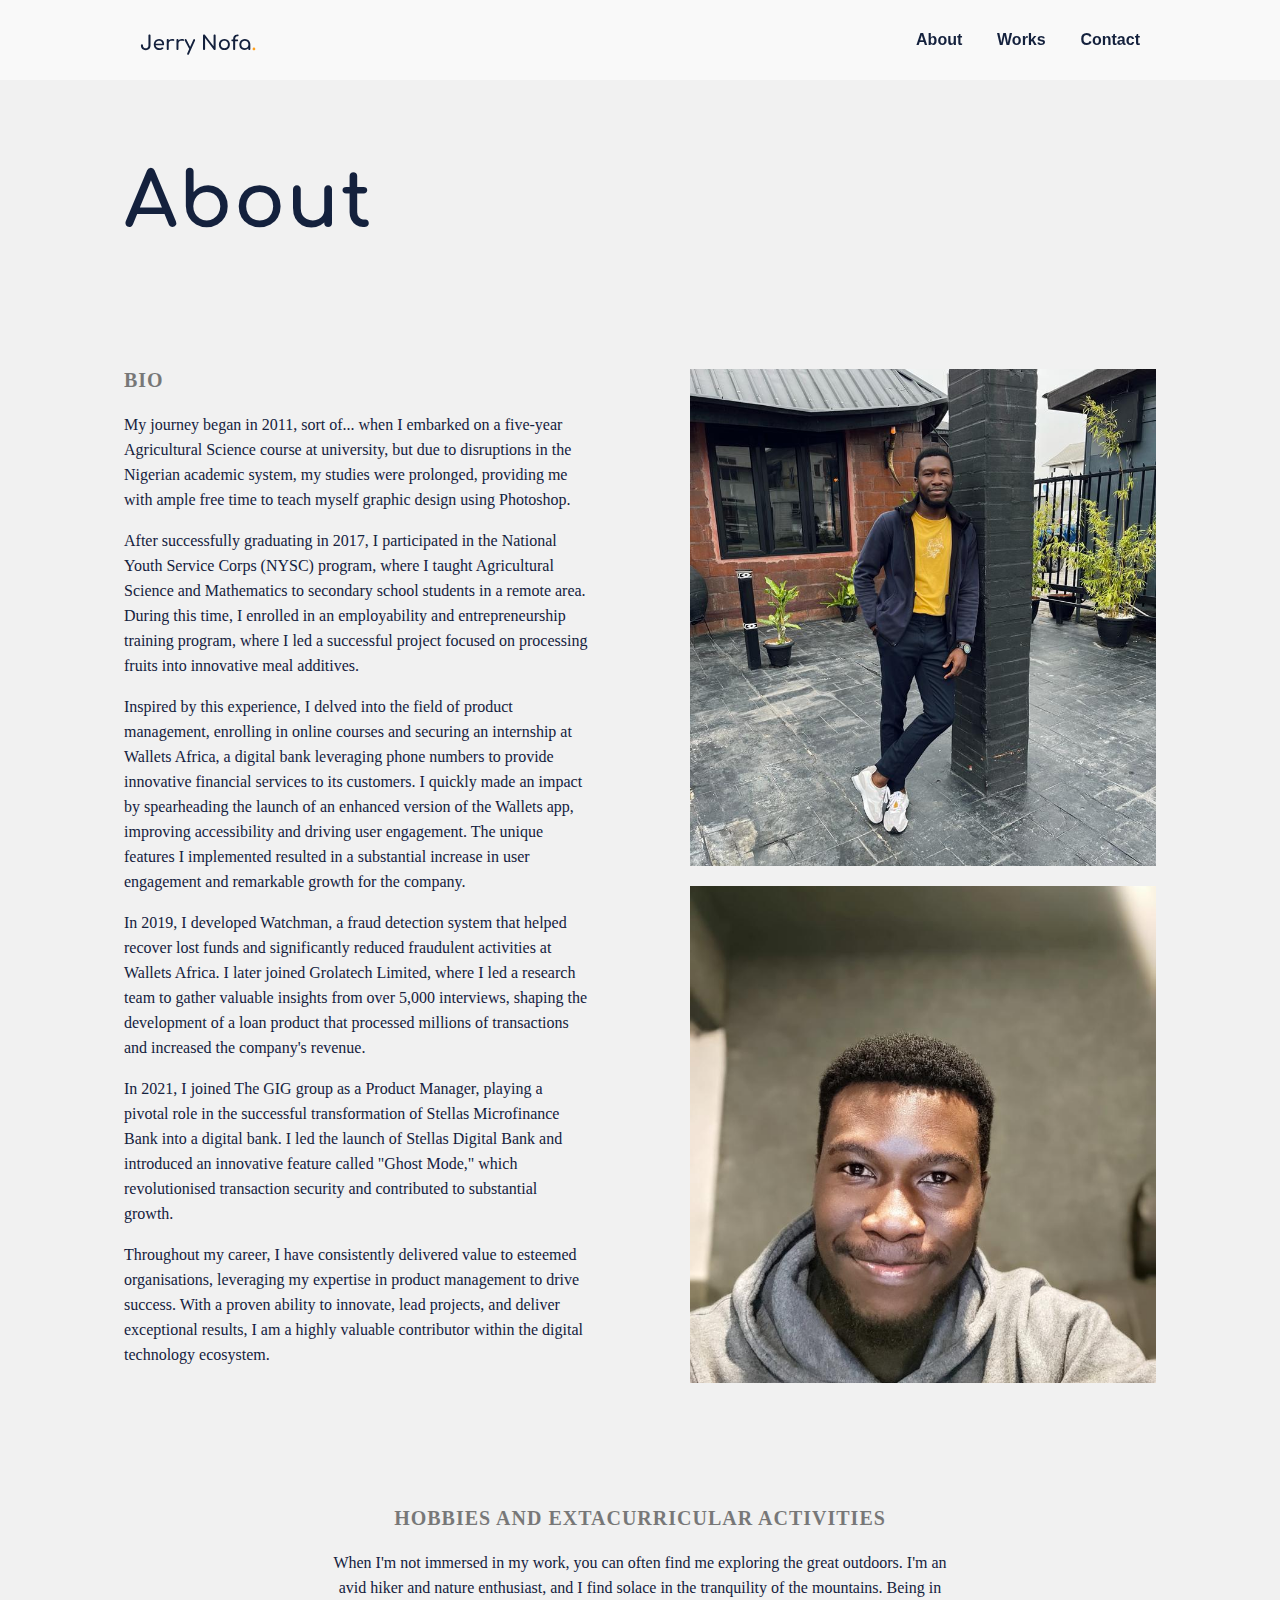
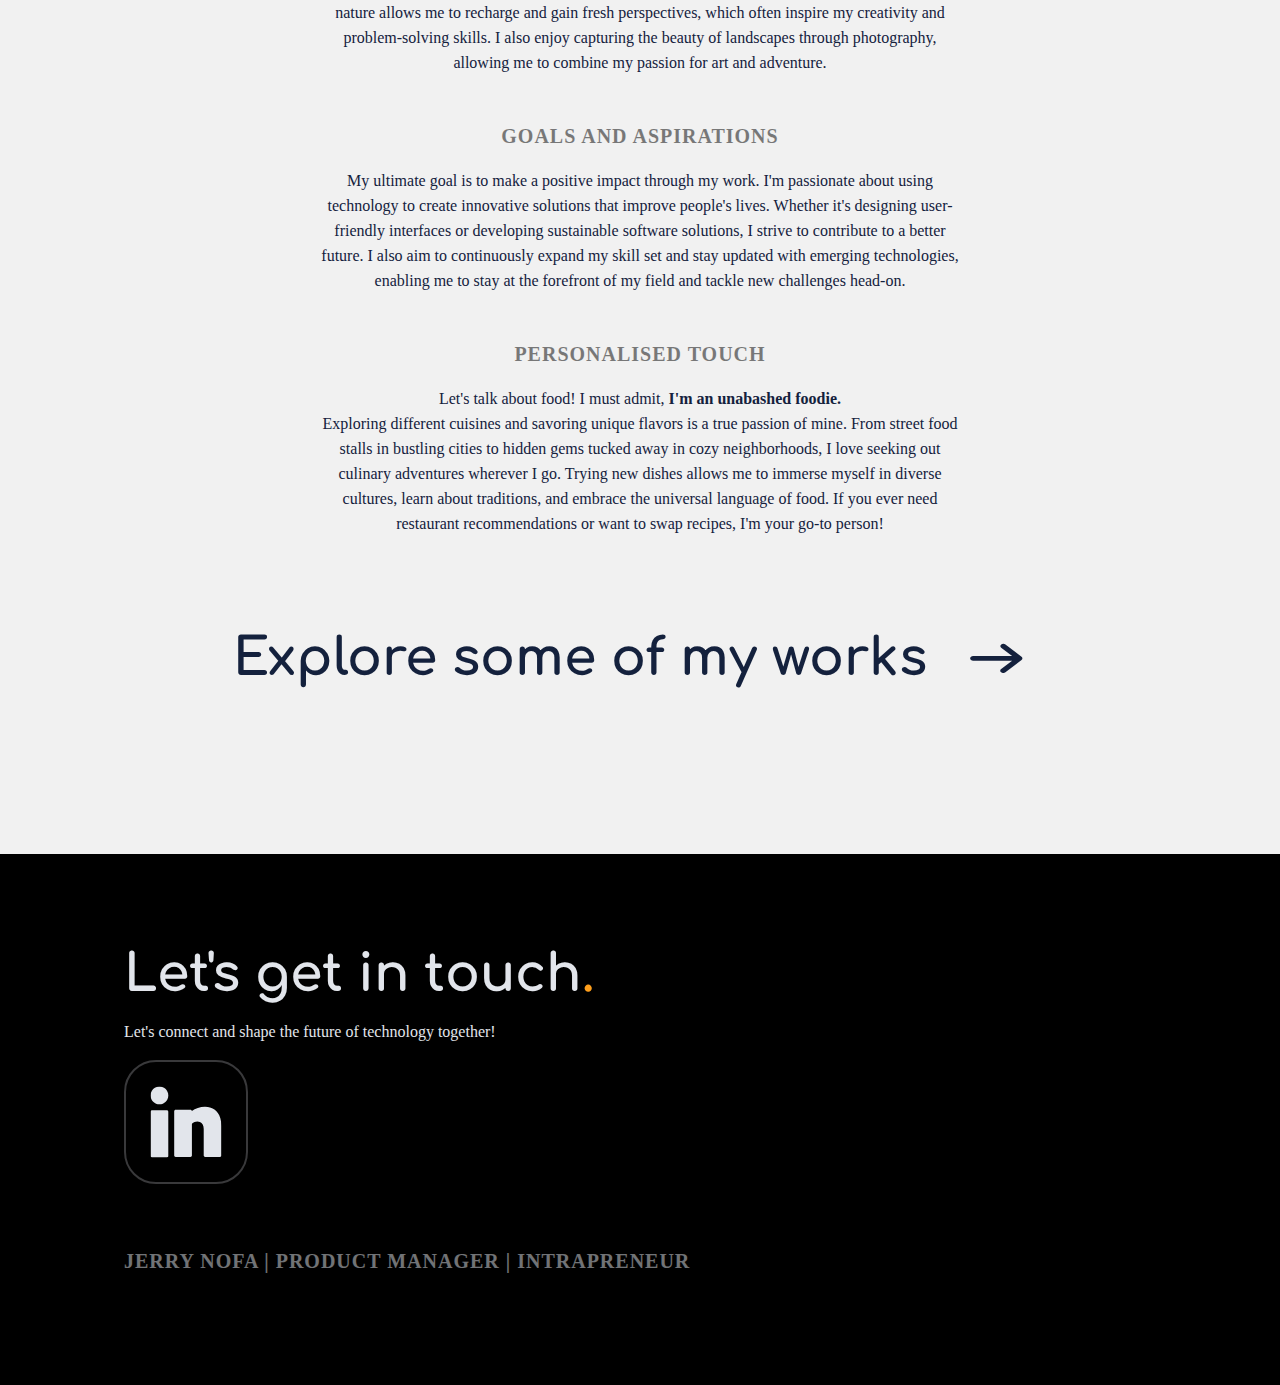
==== about.html @ ac8f9d8b "Add files via upload" ====
<!DOCTYPE html>
<html lang="en">
<head>
    <meta charset="UTF-8">
    <meta http-equiv="X-UA-Compatible" content="IE=edge">
    <meta name="viewport" content="width=device-width, initial-scale=1.0">
    <title>Jerry Nofa Animashaun - Product Manger Portfolio | About</title>
    <meta name="keywords" content="Jerry Nofa, Product Manager, Senior Product Manager, Product Lead">
    <meta name="description" content="Explore my portfolio of successful product launches, user-centered designs, and revenue-driven strategies.">

    <link rel="stylesheet" href="newstyle.css">
    <link rel="stylesheet" href="mobile.css">
    <link rel="stylesheet" href="tablet.css">
    <link rel="stylesheet" href="large-screen.css">
    <link rel="preconnect" href="https://fonts.googleapis.com">
    <link rel="preconnect" href="https://fonts.gstatic.com" crossorigin>
    <link href="https://fonts.googleapis.com/css2?family=Assistant:wght@300;400;600&display=swap" rel="stylesheet">
    <link rel="stylesheet" type="text/css" href="//fonts.googleapis.com/css?family=Comfortaa" />
    <link href="https://fonts.cdnfonts.com/css/montserrat" rel="stylesheet">
    <link rel="icon" href="favicon.ico">
    <link rel="apple-touch-icon" href="favicon.ico">
    <link rel="shortcut icon" type="image/svg" href="favicon.ico">

    <meta property="og:url" content="https://jerrynofa.com" data-ajax-meta="binded">

    <meta property="og:description" content="Product manager in Nigeria who is data-driven, detail-oriented, and a problem solver" data-ajax-meta="binded">

</head>
<body>
    <header>
        <div class="logo">
            <a href="index.html"><img src="logo.svg" alt="Jerry Nofa"></a>
        </div>
        <div class="nav">
            <ul>
                <li><a href="about.html">About</a></li>
                <li><a href="works.html">Works</a></li>
                <!-- <li><a href="">CV</a></li> -->
                <li><a href="">Contact</a></li>
                <!-- <button>Contact me</button> -->
            </ul>

        </div>    
    </header>
    <section class="about">
        <div class="text">
            <h1 class="l-heading">About</h1>
        </div>
    </section>
    <div class="about-container">
        <div class="text">
            <h3>BIO</h3>
            <p>
                My journey began in 2011, sort of... when I embarked on a five-year Agricultural Science course at university, but due to disruptions in the Nigerian academic system, my studies were prolonged, providing me with ample free time to teach myself graphic design using Photoshop.
            </p>
            <p>
                After successfully graduating in 2017, I participated in the National Youth Service Corps (NYSC) program, where I taught Agricultural Science and Mathematics to secondary school students in a remote area. During this time, I enrolled in an employability and entrepreneurship training program, where I led a successful project focused on processing fruits into innovative meal additives.
            </p>
            <p>
                Inspired by this experience, I delved into the field of product management, enrolling in online courses and securing an internship at Wallets Africa, a digital bank leveraging phone numbers to provide innovative financial services to its customers. I quickly made an impact by spearheading the launch of an enhanced version of the Wallets app, improving accessibility and driving user engagement. The unique features I implemented resulted in a substantial increase in user engagement and remarkable growth for the company.
            </p>
            <p>
                In 2019, I developed Watchman, a fraud detection system that helped recover lost funds and significantly reduced fraudulent activities at Wallets Africa. I later joined Grolatech Limited, where I led a research team to gather valuable insights from over 5,000 interviews, shaping the development of a loan product that processed millions of transactions and increased the company's revenue.
            </p>
            <p>
                In 2021, I joined The GIG group as a Product Manager, playing a pivotal role in the successful transformation of Stellas Microfinance Bank into a digital bank. I led the launch of Stellas Digital Bank and introduced an innovative feature called "Ghost Mode," which revolutionised transaction security and contributed to substantial growth.
            </p>
            <p>
                Throughout my career, I have consistently delivered value to esteemed organisations, leveraging my expertise in product management to drive success. With a proven ability to innovate, lead projects, and deliver exceptional results, I am a highly valuable contributor within the digital technology ecosystem.
            </p>
        </div>
        <div class="images">
            <div class="about-picture">
                <!-- <img src="jerry-pic1.jpeg" alt="Jerry Nofa"> -->
            </div>
            
            <div class="about-picture2">
                <!-- <img src="jerry-pic2.jpeg" alt="Jerry Nofa"> -->
            </div>
        </div>

    

    </div>
    <section class="about-more">
        <div class="about-sub">
           <div class="text">
                <h3>HOBBIES AND EXTACURRICULAR ACTIVITIES</h3>
                <p>When I'm not immersed in my work, you can often find me exploring the great outdoors. I'm an avid hiker and nature enthusiast, and I find solace in the tranquility of the mountains. Being in nature allows me to recharge and gain fresh perspectives, which often inspire my creativity and problem-solving skills. I also enjoy capturing the beauty of landscapes through photography, allowing me to combine my passion for art and adventure.</p>
           </div> 
           <div class="images">
                <div class="about-food-img"></div>
           </div>
        </div>
        <div class="about-sub">
           <div class="text">
                <h3>GOALS AND ASPIRATIONS</h3>
                <p>My ultimate goal is to make a positive impact through my work. I'm passionate about using technology to create innovative solutions that improve people's lives. Whether it's designing user-friendly interfaces or developing sustainable software solutions, I strive to contribute to a better future. I also aim to continuously expand my skill set and stay updated with emerging technologies, enabling me to stay at the forefront of my field and tackle new challenges head-on.</p>
           </div> 
           <div class="images">
                <div class="about-food-img"></div>
           </div>
        </div>
        <div class="about-sub">
           <div class="text">
                <h3>PERSONALISED TOUCH</h3>
                <p>Let's talk about food! I must admit, <span>I'm an unabashed foodie.</span><br> Exploring different cuisines and savoring unique flavors is a true passion of mine. From street food stalls in bustling cities to hidden gems tucked away in cozy neighborhoods, I love seeking out culinary adventures wherever I go. Trying new dishes allows me to immerse myself in diverse cultures, learn about traditions, and embrace the universal language of food. If you ever need restaurant recommendations or want to swap recipes, I'm your go-to person!</p>
           </div> 
           <div class="images">
                <div class="about-food-img"></div>
           </div>
        </div>

    </section>

    <section class="view-works">
        <a href="works.html">
        <div class="head">
            <h2 class="m-heading">Explore some of my works</h2>
            <svg width="28" height="22" viewBox="0 0 28 22" fill="currentColor" xmlns="http://www.w3.org/2000/svg">
                <path d="M15.172 8.12335C15.0228 8.00157 14.9416 7.84049 14.9454 7.67406C14.9493 7.50763 15.0379 7.34883 15.1927 7.23113C15.3475 7.11343 15.5563 7.04601 15.7752 7.04307C15.994 7.04013 16.2058 7.10191 16.3659 7.21539L20.8714 10.6417C21.0296 10.7621 21.1184 10.9254 21.1184 11.0956C21.1184 11.2659 21.0296 11.4292 20.8714 11.5496L16.3659 14.9759C16.2886 15.039 16.1953 15.0896 16.0917 15.1248C15.9881 15.1599 15.8762 15.1787 15.7628 15.1803C15.6494 15.1818 15.5367 15.1659 15.4315 15.1336C15.3263 15.1013 15.2308 15.0532 15.1506 14.9922C15.0704 14.9312 15.0071 14.8585 14.9646 14.7785C14.9221 14.6985 14.9013 14.6129 14.9033 14.5266C14.9053 14.4404 14.9301 14.3553 14.9763 14.2765C15.0224 14.1977 15.089 14.1267 15.172 14.0679L18.2357 11.7381H7.32133C7.09728 11.7381 6.88241 11.6704 6.72399 11.5499C6.56556 11.4294 6.47656 11.266 6.47656 11.0956C6.47656 10.9253 6.56556 10.7619 6.72399 10.6414C6.88241 10.5209 7.09728 10.4532 7.32133 10.4532H18.2357L15.172 8.12335Z" fill="currentColor"/>
                </svg>
                
        </div>
        </a>
        <!-- <div class="p">
            <p>Lorem ipsium dolor futura comfortaa montserrat inter, assistant, gotham gothic poppins. Lorem ipsium dolor futura comfortaa montserrat inter, assistant, gotham gothic poppins.</p>
        </div> -->
    </section>

    <footer>
        <div class="container">
            <h2 class="m-heading">Let's get in touch<span>.</span></h2>
            <p>Let's connect and shape the future of technology together!</p>
            <div class="social">
                <a href="https://www.linkedin.com/in/jerrynofa/" target="blank"><img src="linkedin.svg" alt="LinkedIn, Jerry Nofa" ></a>
            </div>
            <h3>JERRY NOFA | PRODUCT MANAGER | INTRAPRENEUR</h3>
        </div>
    </footer>

</body>
---- newstyle.css ----
@import url('https://fonts.googleapis.com/css2?family=Assistant:wght@100;200;300;400;500;600;700&display=swap');

html{
    font-size: 10px;
}
body{
    background-color: #f1f1f1;
    padding: 0;
    margin: 0;
}

/* Utilities */

.text-center{
    text-align: center;
}

.l-heading{
    font-size: 7.6rem;
    font-family: 'comfortaa';
    margin: 0;
    letter-spacing: 2px;
    color: #14213D;
}
.m-heading{
    font-size: 5.2rem;
    font-family: 'comfortaa';
}
.m-heading span{color: #FF9F1C;}
.m-heading-white{
    font-size: 5.2rem;
    font-family: 'comfortaa';
    color: #ffffff;
}
.p-bold{
    margin: 0;
    font-family: 'Montserrat';
    font-size: 1.6rem;
    font-weight: 600;
}

h3{
    font-family: 'Montserrat';
    letter-spacing: 1px;
    font-size: 2rem;
    font-weight: 600;
}

p{
    font-family: 'Montserrat';
    font-size: 1.6rem;
    line-height: 25px;
    color: #14213D;
}
.text-white{
    opacity: 90%;
    color: #E2E5EB;
}
.btn{
    font-family: 'Montserrat';
    font-size: 1.6rem;
    font-weight: 500;
    color: #14213D;
    flex-shrink: 0;
    border-radius: 32px;
    border: solid 1px #14213D;
    text-decoration: none;
    margin: 0;
    padding: 1rem 6rem;
}
.btn-yellow{
    font-family: 'Montserrat';
    font-size: 1.6rem;
    font-weight: 500;
    background-color: #FF9F1C;
    color: #ffffff;
    flex-shrink: 0;
    border-radius: 32px;
    text-decoration: none;
    margin: 0;
    padding: 1rem 6rem;
}
.btn-white{
    font-family: 'Montserrat';
    font-size: 1.6rem;
    font-weight: 600;
    color: #ffffff;
    flex-shrink: 0;
    border-radius: 32px;
    border: solid 1px #E2E5EB;
    text-decoration: none;
    margin: 0;
    padding: 1rem 6rem;
}
.btn:hover{
    background-color: #14213D;
    color: #E2E5EB;
    cursor: pointer;
}


/* nav */

header{
    font-family: 'Montserrat', sans-serif;
    font-weight: 600;
    background-color: #ffffff;
    box-shadow: -1 30 20px #333;
    display: flex;
    justify-content: space-between;
    align-items: center;
    position:fixed;
    z-index: 999;
    width: 100vw;
    height: 8rem;
    background: rgba( 255, 255, 255, 0.6 );
    backdrop-filter: blur( 25px );
    -webkit-backdrop-filter: blur( 8px);
}
.logo{
padding: 10px 0 0 0 ;
margin: 0 0 0 12.4rem;
}
.logo:hover{
    cursor: pointer;
}
.nav{
    margin: 0 12.4rem 0 0;
}

header li{
    display: inline;
    font-size: 1.6rem ;
    font-weight: 600;
}

header a{
    color: #14213D;
    text-decoration: none;
    padding: 0 16px;
    
}
header a:hover{
    opacity: 50%;

}

header ul button{
    border-radius: 32px;
    width: 144px;
    height: 44px;
    flex-shrink: 0;
    color: #ffffff;
    border: 0;
    background-color: #FF9F1C;
    font-size: 1.6rem;
    font-weight: 600;
}

/* Main */

main{
    color: #14213D;
    height: 110vh;
    /* margin: -124px 0 0 0; */
   
}
#showcase .showcase-content{
    display: flex;
    flex-direction: column;
    text-align: center;
    justify-content: center;
    align-items: center;
    height: 100%;
}

.showcase-content span{color: #FF9F1C;}

#showcase .showcase-content h3{
   margin: 3.6rem 0 0 0; 
   opacity: 50%;
}
#showcase .showcase-content p{
   width: 50%;  
   margin: 3.6rem 0; 
}

/* What */

#what{
    /* background: #E2E5EB;    */
    background: url(what-bg-noise.png); 
    color: #E2E5EB;
}
#what p{
    color: #E2E5EB;
    /* opacity: 80%; */
}

#what .items{
    display: grid;
    grid-template-columns: auto auto auto;
}
.item .head{
    display: flex;
}
#what .container{
    /* background: #E2E5EB; */
    max-width: 144rem;
    margin: auto;
}
#what .item{
    margin: 3rem 2rem;
}
.items .head h3{
    margin:0 0 0 1.6rem;
}
#what .container{
    /* padding: 0 12.4rem; */
    overflow: hidden;
    padding: 5rem 12.4rem;
    
}

/* works */

.works{
    max-width: 144rem;
    margin: auto;

}
.works .container .main-text{
    
    width: 50%;
    margin: 0 auto;
    margin-top: 12.4rem;
    padding:0 12.4rem;
}
.works .container{
    /* padding: 0 12.4rem; */
    /* text-align: center; */
    margin-bottom: 12.4rem;
    /* display: block; */
}

.works .items .items-container{
    height: min-content;
    overflow: hidden;
    
}

.works .items .text{
    /* background-color:#F6BE9C; */
    background-color: #ffffff;
    padding: 6rem;
    border-radius: 1.6rem 0 0 1.6rem;
}

.works .items .work-1{
    display: flex;
    /* border: solid 1px #E2E5EB; */
    margin: 6.4rem 12.4rem 0 12.4rem;
}

.works .items .work-1 .text{
    background-color:#F6BE9C;
    /* border-radius: 1.6rem 0 0 1.6rem; */
}

.works .items h2{margin:0;}
.works .items p{margin:0 0 3.2rem 0;}

/* Wallets-Work */
.works .items .work-2{
    display: flex;
    /* border: solid 1px #E2E5EB; */
    margin: 6.4rem 12.4rem 0 12.4rem;
}

.works .items .work-2 .text{
    background-color:#ffffff;
    /* border-radius: 1.6rem 0 0 1.6rem; */
}
.works .work-image img{
    height: 60rem;
    border-radius: 0 1.6rem 1.6rem 0;
}

/* Interstellas-Work */
.works .items .work-3{
    display: flex;
    /* border: solid 1px #E2E5EB; */
    margin: 6.4rem 12.4rem 0 12.4rem;
}

.works .items .work-3 .text{
    background-color:#18191F;
    color: #ffffff;
    /* border-radius: 1.6rem 0 0 1.6rem; */
}


.works .items .work-3 .text p {
    opacity: 90%;
    color: #E2E5EB;
}

.works .items .view-more{
    text-align: center;
    margin-top: 12.4rem;
}

/* Footer */

footer{
    padding: 4.8rem 12.4rem;
    background-color: #000000;
    margin-top: 12.4rem;
}

footer h2{
    color: #E2E5EB;
    margin-bottom: 0;
}
footer p{
    color: #E2E5EB;
}
footer span{
    color: #FF9F1C;
}
footer img:hover{
    cursor: pointer;
    box-shadow: 1px 1px 20px #3a3b3d;
    border-radius: 32px;
}
footer h3{
    color: #E2E5EB;
    opacity: 0.5;
    margin: 6.4rem 0;
}



/* Works Page */

.all-works .text{
    padding: 16rem 12.4rem 0 12.4rem;
}
.all-works .text h3{opacity: 50%;}

.all-works .items-container, .works .items-container{
    margin-bottom: 5rem;
}
.works .items .work-4{
    display: flex;
    /* border: solid 1px #E2E5EB; */
    margin: 6.4rem 12.4rem 0 12.4rem;
}
.works .items .work-4 .text{
    background-color:#6694AD;
    color: #ffffff;
    /* border-radius: 1.6rem 0 0 1.6rem; */
}
.works .items .work-4 .text p {
    opacity: 90%;
    color: #E2E5EB;
}
.works .items .work-5{
    display: flex;
    /* border: solid 1px #E2E5EB; */
    margin: 6.4rem 12.4rem 0 12.4rem;
}
.works .items .work-5 .text{
    background-color:#F6BE9C;
    /* border-radius: 1.6rem 0 0 1.6rem; */
}

.works .items .work-6{
    display: flex;
    /* border: solid 1px #E2E5EB; */
    margin: 6.4rem 12.4rem 0 12.4rem;
}
.works .items .work-6 .text{
    background-color:#3d0814;
    color: #ffffff;
    /* border-radius: 1.6rem 0 0 1.6rem; */
}
.works .items .work-6 .text p{
    opacity: 90%;
    color: #E2E5EB;
}

.works .items .work-7{
    display: flex;
    margin: 6.4rem 12.4rem 0 12.4rem;
}

.works .items .work-7 .text{
    background-color:#3d0814;
    color: #ffffff;
    width: 44%;
    height: 100%;
    z-index: 1;
    box-shadow: 40px 16px 30px rgba(0, 0, 0, 0.25);
    flex-grow: 2;

}

.works .items .items-container .work-7 .work-image{
    background: url(Stellas-work.jpg);
    width: 56%;
    background-repeat: no-repeat;
    background-position: center;
    background-size: cover;
    border-radius: 0 1.6rem 1.6rem 0;
    flex-grow: 1;
}



.works .items .work-1 .text, .works .items .work-2 .text, .works .items .work-3 .text, .works .items .work-4 .text, .works .items .work-5 .text, .works .items .work-6 .text{
    z-index: 1;
    box-shadow: 40px 16px 30px rgba(0, 0, 0, 0.25);
    overflow: hidden;
}

/* Individual Work Pages */

.work-banner{
    margin-top: 5rem;
    background-image: url('stellas-banner.jpg');
    background-repeat: no-repeat;
    min-height: 45vh;
    background-size: cover;
    box-shadow: 0px 5px 20px 0px rgba(0, 0, 0, 0.20);
}
.all-works .role{
    padding: 10rem 12.4rem 0 12.4rem;
}




/* About Page */
.about .text{
    padding: 16rem 12.4rem 0 12.4rem;
}
.about-container .text h3{
    opacity: 50%;
    margin-top: 0;
}
.about-container{
    display: flex;
    margin: 12.4rem;
    gap: 10rem;
}
.about-container .text{
    width: 50%;
}
.about-container .images{
    width: 50%;
}
.about-container .images .about-picture{
    position: absolute;
    position: relative;
    width: 100%;
    height: 100%;
    background: url(jerry-pic1.jpeg);
    background-size: cover;
    background-repeat: no-repeat;
    background-position: center;
    object-fit: cover;
}
.about-container .images .about-picture2{
    position: absolute;
    position: relative;
    width: 100%;
    height: 100%;
    background: url(jerry-pic2.jpeg);
    background-size: cover;
    background-repeat: no-repeat;
    background-position: center;
    object-fit: cover;
}



/* .about-container .images .about-picture img{
    position: absolute;
    position: relative;
    width: 100%;
    height: 100%;
    background: url(jerry-pic1.jpeg);
    background-size: cover;
    background-repeat: no-repeat;
    background-position: center;
    object-fit: cover;
}
.about-container .images .about-picture2 img{
    position: absolute;
    position: relative;
    width: 100%;
    height: 100%;
    background: url(jerry-pic1.jpeg);
    background-size: cover;
    background-repeat: no-repeat;
    background-position: center;
    object-fit: cover;
} */
.about-container .images .about-picture img{
    overflow: clip;
}

.about-container .images{
    gap: 2rem;
    display: flex;
    flex-direction: column;

}

/* .view-works{
    padding: 12.4rem 12.4rem 0 12.4rem;
} */

.view-works .head{
    justify-content: center;
    align-items: center;
    display: flex;
    gap: 2rem;
}
.view-works a{
    text-decoration: none;
    color: #14213D;
}

.view-works .p{
    max-width: 35%;
    text-align: center;
    margin: auto;
}
.view-works .head:hover{
    cursor: pointer;
    background: #E2E5EB;
    color: #FF9F1C;
}
.view-works .head svg{
    width: 10rem;
    height: 10rem;
}
.about-sub{
    text-align: center;
    width: 50%;
    margin: 5rem auto;
}
.about-sub h3{
    opacity: 50%;
}
.about-sub .text span{
    font-weight: 700;
}
---- mobile.css ----
@media (max-width: 600px) {

    header{
        flex-direction: column;
        height:fit-content;  
    }
    header li{
        font-size: 1.4rem;
    }
    main{
        height: 90vh;
    }
    .logo{
        margin: 2rem 0;
    }
    .nav{
        margin: 0;
    }
    #showcase .showcase-content{
        padding-top:6.4rem;
    }
    .l-heading{
        font-size: 4.8rem;
    }
    .m-heading{font-size: 3.2rem;}
    .m-heading-white{font-size: 3.2rem;}
    h3{font-size: 1.4rem;}
    p{font-size: 1.4rem}
    .p-bold{font-size: 1.4rem;}
    #showcase .showcase-content p{
        width: 80%;  
        margin: 3.6rem 0; 
     }
     .btn{
        font-size: 1.4rem;
        padding: 1rem 6rem;
     }
     .btn-white{
        font-size: 1.4rem;
        padding: 1rem 6rem;
     }
     #what .container{
        /* padding: 0 12.4rem; */
        overflow: hidden;
        padding: 5rem 0;
        
    }
     #what .items{
        display: flex;
        flex-direction: column;
    }
     #what .item{
        margin: 2rem 2.4rem;
    }
    .works .items .items-container{
        overflow: visible;
        height:fit-content;
    }
    .works .container .main-text{
        width: 80%;
        padding: 0;
        margin-top: 10rem;
    }
    .works .items img{
        display: none;
    }
    .works .items .p{
        padding: 0 0 2.4rem 0;
    }
    .works .items .text{
        padding: 2.4rem
    }

    .works .items .work-1, .works .items .work-2, .works .items .work-3, .works .items .work-4, .works .items .work-5, .works .items .work-6, .works .items .work-7, .works .items .work-8{
        margin: 2.4rem 2.4rem 0 2.4rem;
    }

    .works .items .work-4{
        margin: 2.4rem 2.4rem 0 2.4rem;
    }

    .works .items .items-container .work-image{
        display: none;
    }
    .works .items .items-container .text{
        width: 100%;
        border-radius: 1.6rem;
        border: solid 1px #E2E5EB;
        box-shadow: none;
    }
    
    footer{
        padding: 2.4rem;
    }
    footer img{
        width: 5rem;
    }
    footer h3{
        font-size: 1rem;
    }
    .all-works .text{padding:18rem 2.4rem 0 2.4rem ;}

    /* About */
    .about-container{
        margin: 6.4rem 2.4rem;
        flex-direction: column;
        gap: 2.4rem;
    }
    .about .text{
        padding: 18rem 2.4rem 0 2.4rem;
    }
    .about-container .images{
        width: 100%;
        height: 100vh;
    }
    .view-works .head .m-heading{
        font-size: 2.4rem;
    }
    .about-container .text{
        width: 100%;
    }
    .about-sub{
        width: 80%;
    }
    .view-works .head{
        gap: 0;
    }
    .view-works .head svg{
        width: 5rem;
        height: 5rem;
    }
}
---- tablet.css ----
@media (min-width: 601px) and (max-width:1024px){

    .logo{
        margin:0 0 0 6rem;
    }
    .nav{
        margin: 0 6.4rem 0 0;
    }

    .works .items .text{
        width: 50%;
        background-color: #ffffff;
        padding: 2.4rem;
    }
    .works .items .items-container .work-image{
        width: 50%;
        border-radius: 0 1.6rem 1.6rem 0;
    }
    #what .container{
        padding: 5rem 2.4rem;
    }
    .works .items .work-1, .works .items .work-2, .works .items .work-3, .works .items .work-4, .works .items .work-5, .works .items .work-6, .works .items .work-7, .works .items .work-8 {
        margin: 2.4rem;
    }
    footer{
        padding: 4.8rem 2.4rem;
    }
    .all-works .text{
        padding: 16rem 2.4rem 0 2.4rem;
    }
    .about .text{
        padding: 16rem 2.4rem 0 2.4rem;
    }
    .about-container{
        flex-direction: column;
        margin: 2.4rem;
        gap: 10rem;
    }
    .about-container .text{
        width: 100%;
    }
    .about-container .images{
        width: 100%;
        height: 120vh;
    }
    .about-sub{
        width: 80%;
    }
    .view-works h2{
        font-size:3.2rem ;
    }
    .view-works .head svg{
        width: 5.4rem;
        height: 6.4rem;
    }
}
---- large-screen.css ----
@media (min-width: 2500px){
    html{
        font-size: 16px;
    }
    html p{
        letter-spacing: 1px;
        line-height: 50px;
    }
    .works{
        max-width: 200rem;
        margin: auto;
    
    }
    #what .container{
        max-width: 200rem;
        margin: auto;
    }

    .work-banner{
        min-height: 35vh;
    }
    /* header .logo{
        margin-left: 30rem;
    }
    header .nav{
        margin-left: 50rem;
    }
    header .nav{
        margin-right:50rem;
    }
    header li{
        height: 12.4rem;
        font-size: 2.4rem;
    } */
    
}
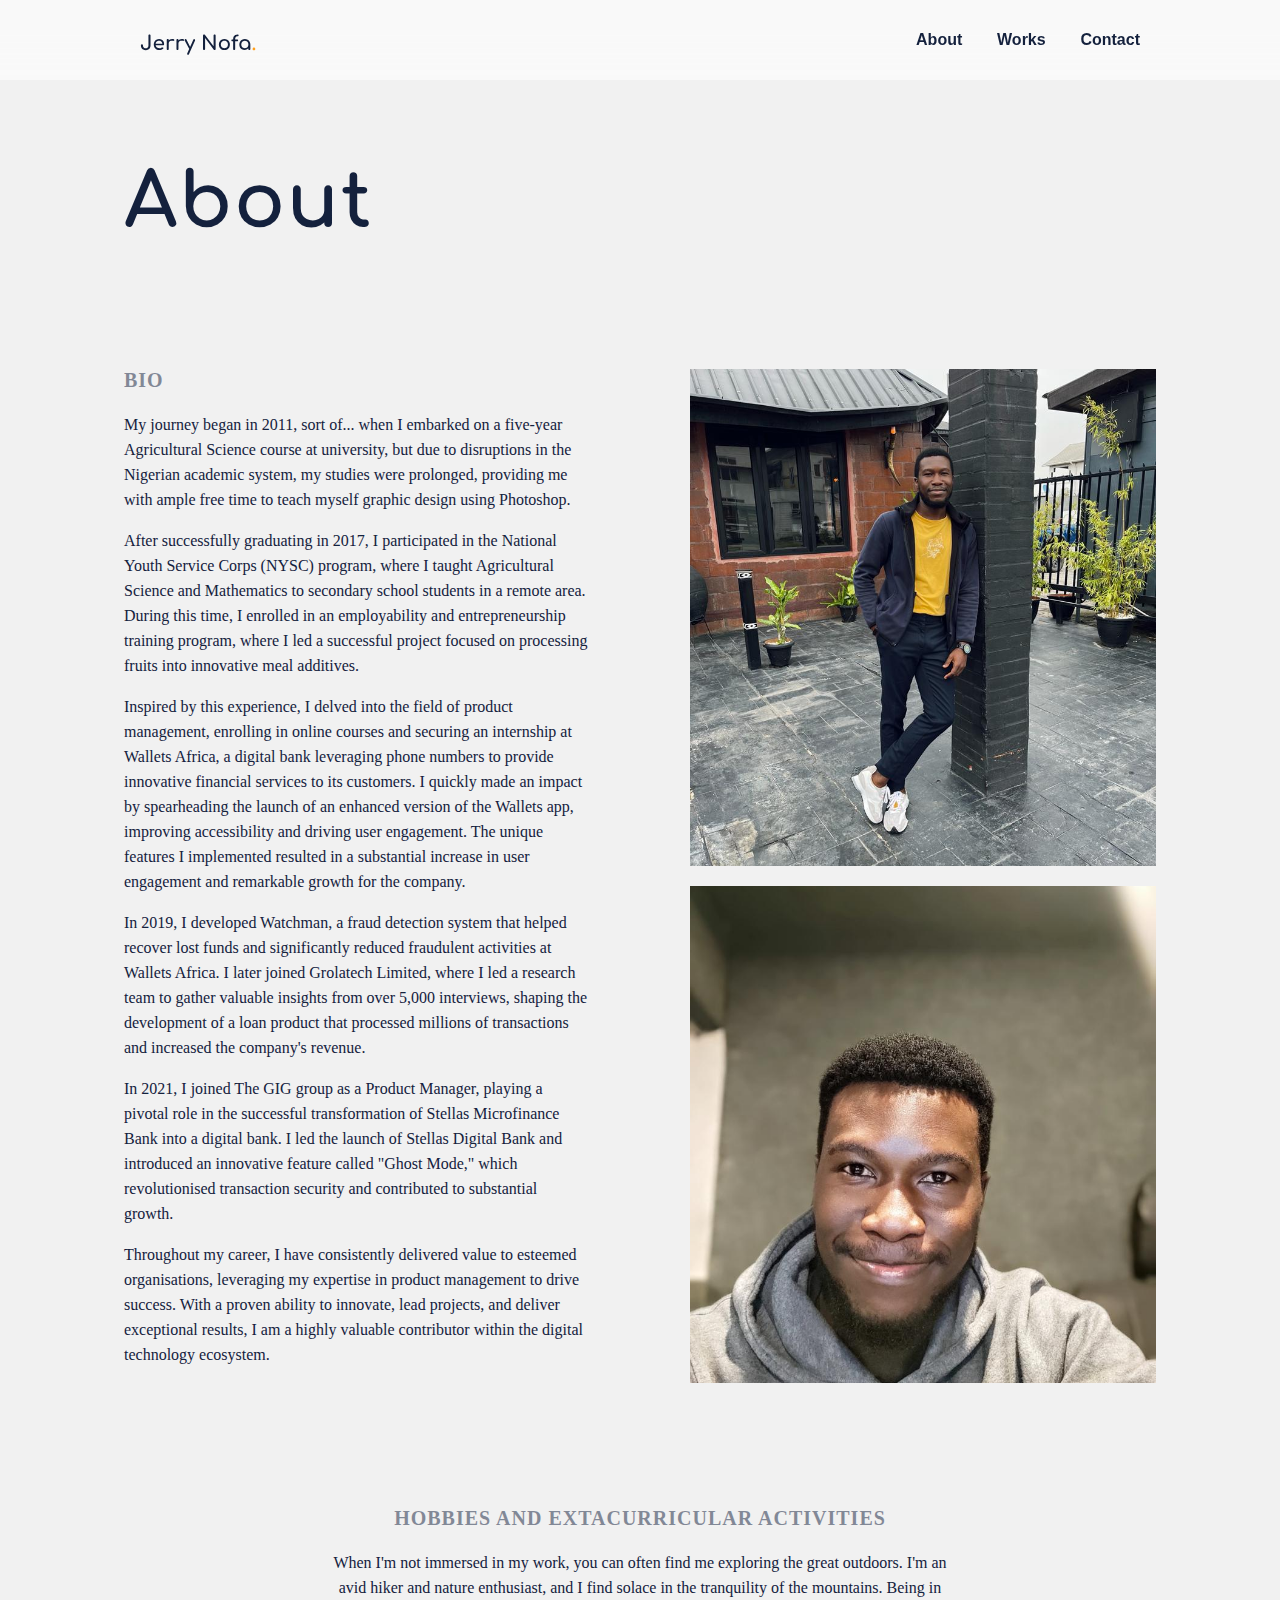
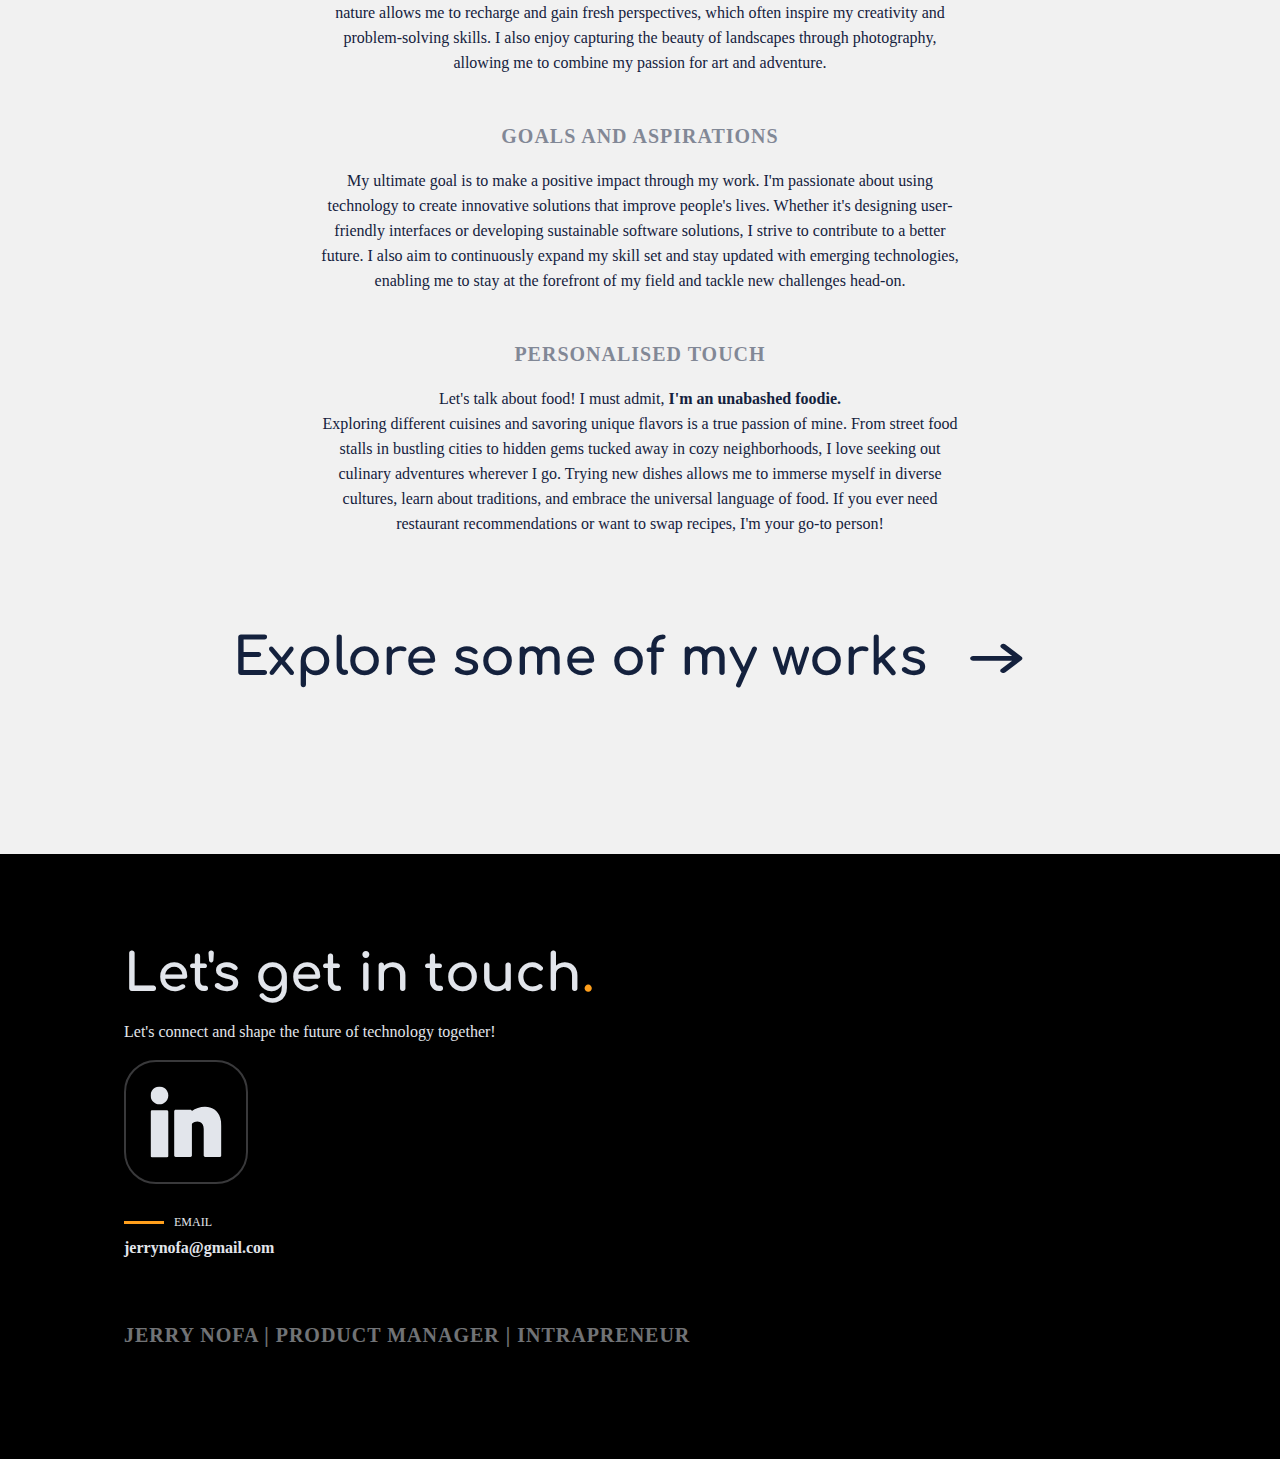
==== commit f963bce2: "Add files via upload" ====
--- a/about.html
+++ b/about.html
@@ -8,7 +8,7 @@
     <meta name="keywords" content="Jerry Nofa, Product Manager, Senior Product Manager, Product Lead">
     <meta name="description" content="Explore my portfolio of successful product launches, user-centered designs, and revenue-driven strategies.">
 
-    <link rel="stylesheet" href="newstyle.css">
+    <link rel="stylesheet" href="style.css">
     <link rel="stylesheet" href="mobile.css">
     <link rel="stylesheet" href="tablet.css">
     <link rel="stylesheet" href="large-screen.css">
@@ -35,9 +35,7 @@
             <ul>
                 <li><a href="about.html">About</a></li>
                 <li><a href="works.html">Works</a></li>
-                <!-- <li><a href="">CV</a></li> -->
-                <li><a href="">Contact</a></li>
-                <!-- <button>Contact me</button> -->
+                <li><a href="contact.html">Contact</a></li>
             </ul>
 
         </div>    
@@ -133,8 +131,15 @@
             <h2 class="m-heading">Let's get in touch<span>.</span></h2>
             <p>Let's connect and shape the future of technology together!</p>
             <div class="social">
-                <a href="https://www.linkedin.com/in/jerrynofa/" target="blank"><img src="linkedin.svg" alt="LinkedIn, Jerry Nofa" ></a>
+                <a href="https://www.linkedin.com/in/jerrynofa/" target="blank"><img src="linkedin.svg" alt="LinkedIn" ></a>
             </div>
+            <div class="email">
+                <div class="line"></div>
+                <p>EMAIL</p>
+            </div>
+
+            <p class="my-email">jerrynofa@gmail.com</p>
+            
             <h3>JERRY NOFA | PRODUCT MANAGER | INTRAPRENEUR</h3>
         </div>
     </footer>
--- a/style.css
+++ b/style.css
@@ -0,0 +1,760 @@
+@import url('https://fonts.googleapis.com/css2?family=Assistant:wght@100;200;300;400;500;600;700&display=swap');
+
+html{
+    font-size: 10px;
+}
+body{
+    background-color: #f1f1f1;
+    padding: 0;
+    margin: 0;
+}
+
+/* Utilities */
+
+.text-center{
+    text-align: center;
+}
+
+.l-heading{
+    font-size: 7.6rem;
+    font-family: 'comfortaa';
+    margin: 0;
+    letter-spacing: 2px;
+    color: #14213D;
+}
+.m-heading{
+    font-size: 5.2rem;
+    font-family: 'comfortaa';
+}
+.m-heading span{color: #FF9F1C;}
+.m-heading-white{
+    font-size: 5.2rem;
+    font-family: 'comfortaa';
+    color: #ffffff;
+}
+.p-bold{
+    margin: 0;
+    font-family: 'Montserrat';
+    font-size: 1.6rem;
+    font-weight: 600;
+}
+
+h3{
+    font-family: 'Montserrat';
+    letter-spacing: 1px;
+    font-size: 2rem;
+    font-weight: 600;
+    color: #14213D;
+}
+
+p{
+    font-family: 'Montserrat';
+    font-size: 1.6rem;
+    line-height: 25px;
+    color: #14213D;
+}
+.text-white{
+    opacity: 90%;
+    color: #E2E5EB;
+}
+.btn{
+    font-family: 'Montserrat';
+    font-size: 1.6rem;
+    font-weight: 500;
+    color: #14213D;
+    flex-shrink: 0;
+    border-radius: 32px;
+    border: solid 1px #14213D;
+    text-decoration: none;
+    margin: 0;
+    padding: 1rem 6rem;
+}
+.btn-yellow{
+    font-family: 'Montserrat';
+    font-size: 1.6rem;
+    font-weight: 500;
+    background-color: #FF9F1C;
+    color: #ffffff;
+    flex-shrink: 0;
+    border-radius: 32px;
+    text-decoration: none;
+    margin: 0;
+    padding: 1rem 6rem;
+}
+.btn-white{
+    font-family: 'Montserrat';
+    font-size: 1.6rem;
+    font-weight: 600;
+    color: #ffffff;
+    flex-shrink: 0;
+    border-radius: 32px;
+    border: solid 1px #E2E5EB;
+    text-decoration: none;
+    margin: 0;
+    padding: 1rem 6rem;
+}
+.btn:hover{
+    background-color: #14213D;
+    color: #E2E5EB;
+    cursor: pointer;
+}
+
+.works .items .text{
+    width: 44%;
+    height: 100%;
+    z-index: 1;
+    /* box-shadow: 20px 0px 20px -15px rgba(0, 0, 0, 0.75); */
+    box-shadow: 40px 16px 30px -15px rgba(0, 0, 0, 0.15);
+    background-color: #ffffff;
+    padding: 6rem;
+    border-radius: 1.6rem 0 0 1.6rem;
+}
+
+.works .items .items-container .work-image{
+    width: 56%;
+    background-repeat: no-repeat;
+    background-position: center;
+    background-size: cover;
+    border-radius: 0 1.6rem 1.6rem 0;
+}
+
+
+/* nav */
+
+header{
+    font-family: 'Montserrat', sans-serif;
+    font-weight: 600;
+    background-color: #ffffff;
+    box-shadow: -1 30 20px #333;
+    display: flex;
+    justify-content: space-between;
+    align-items: center;
+    position:fixed;
+    z-index: 999;
+    width: 100vw;
+    height: 8rem;
+    background: rgba( 255, 255, 255, 0.6 );
+    backdrop-filter: blur( 25px );
+    -webkit-backdrop-filter: blur( 8px);
+}
+.logo{
+padding: 10px 0 0 0 ;
+margin: 0 0 0 12.4rem;
+}
+.logo:hover{
+    cursor: pointer;
+}
+.nav{
+    margin: 0 12.4rem 0 0;
+}
+
+header li{
+    display: inline;
+    font-size: 1.6rem ;
+    font-weight: 600;
+}
+
+header a{
+    color: #14213D;
+    text-decoration: none;
+    padding: 0 16px;
+    
+}
+header a:hover{
+    opacity: 50%;
+
+}
+
+header ul button{
+    border-radius: 32px;
+    width: 144px;
+    height: 44px;
+    flex-shrink: 0;
+    color: #ffffff;
+    border: 0;
+    background-color: #FF9F1C;
+    font-size: 1.6rem;
+    font-weight: 600;
+}
+
+/* Main */
+
+main{
+    color: #14213D;
+    height: 110vh;
+    /* margin: -124px 0 0 0; */
+   
+}
+#showcase .showcase-content{
+    display: flex;
+    flex-direction: column;
+    text-align: center;
+    justify-content: center;
+    align-items: center;
+    height: 100%;
+}
+
+.showcase-content span{color: #FF9F1C;}
+
+#showcase .showcase-content h3{
+   margin: 3.6rem 0 0 0; 
+   opacity: 50%;
+}
+#showcase .showcase-content p{
+   width: 50%;  
+   margin: 3.6rem 0; 
+}
+
+/* Companies */
+.companies-section{
+    background-color: #ffffff;
+    text-align: center;
+    position: relative;
+
+}
+
+.company-logo-wrapper{
+    max-width: 70rem;
+    margin: auto;
+}
+/* .rectangle{
+    position: absolute;
+    top: 15rem;
+    left: 2rem;
+    height: auto;
+    max-width: 100%;
+}
+.mat{
+    position: absolute;
+    top: 10vh;
+    left: 65vw;
+    
+} */
+
+.companies-container{
+    padding: 12.4rem 12.4rem;
+    max-width: 60%;
+    margin: auto;
+}
+.company-text-wrapper{margin-bottom:12.4rem;}
+.company-text-wrapper h3{font-size: 2.4rem;}
+.company-text-wrapper span{color: #FF9F1C;}
+.company-logo-top{
+    display: flex;
+    justify-content: space-between;
+    align-items: center;
+    margin-bottom: 6.4rem;
+}
+.company-logo-bottom{
+    display: flex;
+    justify-content: space-between;
+    align-items: center;
+    max-width: 60%;
+    margin: auto;
+
+}
+
+
+.brand-logo{
+    border-radius: 50%;
+    box-shadow: 0px 5px 20px 0px rgba(0, 0, 0, 0.10);
+    width: 15rem;
+    height: 15rem;
+}
+
+
+
+
+/* What */
+
+#what{
+    /* background: #E2E5EB;    */
+    background: url(what-bg-noise.png); 
+    color: #E2E5EB;
+}
+#what p{
+    color: #E2E5EB;
+    /* opacity: 80%; */
+}
+
+#what .items{
+    display: grid;
+    grid-template-columns: auto auto auto;
+}
+.item .head{
+    display: flex;
+}
+#what .container{
+    /* background: #E2E5EB; */
+    max-width: 144rem;
+    margin: auto;
+}
+#what .item{
+    margin: 3rem 2rem;
+}
+.items .head h3{
+    margin:0 0 0 1.6rem;
+}
+#what .container{
+    /* padding: 0 12.4rem; */
+    overflow: hidden;
+    padding: 5rem 12.4rem;
+    
+}
+
+/* works */
+
+.works{
+    max-width: 144rem;
+    margin: auto;
+
+}
+.works .container .main-text{
+    
+    width: 50%;
+    margin: 0 auto;
+    margin-top: 12.4rem;
+    padding:0 12.4rem;
+}
+.works .container{
+    /* padding: 0 12.4rem; */
+    /* text-align: center; */
+    margin-bottom: 12.4rem;
+    /* display: block; */
+}
+
+.works .items .items-container{
+    height: min-content;
+    overflow: hidden;
+    
+}
+
+/* .works .items .text{
+    background-color: #ffffff;
+    padding: 6rem;
+    border-radius: 1.6rem 0 0 1.6rem;
+} */
+
+.works .items .work-1{
+    display: flex;
+    margin: 6.4rem 12.4rem 0 12.4rem;
+}
+
+.works .items .work-1 .text{
+    background-color:#F6BE9C;
+}
+.works .items .items-container .work-1 .work-image{
+    background: url(stellas-work.jpg);
+    width: 56%;
+    background-repeat: no-repeat;
+    background-position: center;
+    background-size: cover;
+    border-radius: 0 1.6rem 1.6rem 0;
+}
+
+.works .items h2{margin:0;}
+.works .items p{margin:0 0 3.2rem 0;}
+
+/* Wallets-Work */
+.works .items .work-2{
+    display: flex;
+    margin: 6.4rem 12.4rem 0 12.4rem;
+}
+
+.works .items .work-2 .text{
+    background-color:#ffffff;
+}
+.works .items .items-container .work-2 .work-image{
+    background: url(wallets-work.jpg);
+    width: 56%;
+    background-repeat: no-repeat;
+    background-position: center;
+    background-size: cover;
+    border-radius: 0 1.6rem 1.6rem 0;
+}
+
+/* Interstellas-Work */
+.works .items .work-3{
+    display: flex;
+    margin: 6.4rem 12.4rem 0 12.4rem;
+}
+
+.works .items .work-3 .text{
+    background-color:#18191F;
+    color: #ffffff;
+}
+
+
+.works .items .work-3 .text p {
+    opacity: 90%;
+    color: #E2E5EB;
+}
+.works .items .items-container .work-3 .work-image{
+    background: url(interstellas-work.jpg);
+    width: 56%;
+    background-repeat: no-repeat;
+    background-position: center;
+    background-size: cover;
+    border-radius: 0 1.6rem 1.6rem 0;
+}
+
+.works .items .view-more{
+    text-align: center;
+    margin-top: 12.4rem;
+}
+
+/* Footer */
+
+footer{
+    padding: 4.8rem 12.4rem;
+    background-color: #000000;
+    margin-top: 12.4rem;
+}
+
+footer h2{
+    color: #E2E5EB;
+    margin-bottom: 0;
+}
+footer p{
+    color: #E2E5EB;
+}
+footer span{
+    color: #FF9F1C;
+}
+footer img:hover{
+    cursor: pointer;
+    box-shadow: 1px 1px 20px #3a3b3d;
+    border-radius: 32px;
+    transition: 400ms;
+    scale: 1.05;
+}
+footer img{transition: 400ms;}
+
+footer h3{
+    color: #E2E5EB;
+    opacity: 0.5;
+    margin: 6.4rem 0;
+}
+footer .email{
+    margin-top: 2.4rem;
+    display: flex;
+    align-items: center;
+}
+footer .email p{
+    font-size: 1.2rem;
+    font-weight: 200;
+    margin: 0;}
+.line{
+    width: 4rem;
+    height: 0.3rem;
+    background-color: #FF9F1C;
+    margin-right: 1rem;
+}
+.my-email{
+    font-weight:600;
+    margin: 0;}
+
+
+/* Works Page */
+
+.works .items .work-1, .works .items .work-2, .works .items .work-3, .works .items .work-4, .works .items .work-5, .works .items .work-6, .works .items .work-7, .works .items .work-8{
+    border: solid 1px #E2E5EB;
+    border-radius: 1.6rem;
+}
+
+.all-works .text{
+    padding: 16rem 12.4rem 0 12.4rem;
+}
+.all-works .text h3{opacity: 50%;}
+
+.all-works .items-container, .works .items-container{
+    margin-bottom: 5rem;
+}
+.works .items .work-4{
+    display: flex;
+    /* border: solid 1px #E2E5EB; */
+    margin: 6.4rem 12.4rem 0 12.4rem;
+}
+.works .items .work-4 .text{
+    background-color:#6694AD;
+    color: #ffffff;
+    /* border-radius: 1.6rem 0 0 1.6rem; */
+}
+.works .items .work-4 .text p {
+    opacity: 90%;
+    color: #E2E5EB;
+}
+
+.works .items .items-container .work-4 .work-image{
+    background: url(gigm-work.jpg);
+    width: 56%;
+    background-repeat: no-repeat;
+    background-position: center;
+    background-size: cover;
+    border-radius: 0 1.6rem 1.6rem 0;
+}
+.works .items .work-5{
+    display: flex;
+    margin: 6.4rem 12.4rem 0 12.4rem;
+}
+.works .items .work-5 .text{
+    background-color:#F6BE9C;
+}
+.works .items .items-container .work-5 .work-image{
+    background: url(interstellas-work.jpg);
+    width: 56%;
+    background-repeat: no-repeat;
+    background-position: center;
+    background-size: cover;
+    border-radius: 0 1.6rem 1.6rem 0;
+}
+
+.works .items .work-6{
+    display: flex;
+    margin: 6.4rem 12.4rem 0 12.4rem;
+}
+.works .items .work-6 .text{
+    background-color:#3d0814;
+    color: #ffffff;
+}
+.works .items .items-container .work-6 .work-image{
+    background: url(flance-work.jpg);
+    width: 56%;
+    background-repeat: no-repeat;
+    background-position: center;
+    background-size: cover;
+    border-radius: 0 1.6rem 1.6rem 0;
+}
+
+.works .items .work-7{
+    display: flex;
+    margin: 6.4rem 12.4rem 0 12.4rem;
+}
+
+.works .items .work-7 .text{
+    background-color: #202030;
+    color: #ffffff;
+}
+
+.works .items .items-container .work-7 .work-image{
+    background: url(ghostmode-work.jpg);
+    width: 56%;
+    background-repeat: no-repeat;
+    background-position: center;
+    background-size: cover;
+    border-radius: 0 1.6rem 1.6rem 0;
+}
+.works .items .work-8{
+    display: flex;
+    margin: 6.4rem 12.4rem 0 12.4rem;
+}
+
+.works .items .work-8 .text{
+    background-color: #158895;
+    color: #ffffff;
+}
+
+.works .items .items-container .work-8 .work-image{
+    background: url(Stellas-work.jpg);
+    width: 56%;
+    background-repeat: no-repeat;
+    background-position: center;
+    background-size: cover;
+    border-radius: 0 1.6rem 1.6rem 0;
+}
+
+
+
+/* .works .items .work-1 .text, .works .items .work-2 .text, .works .items .work-3 .text, .works .items .work-4 .text, .works .items .work-5 .text, .works .items .work-6 .text{
+    z-index: 1;
+    box-shadow: 40px 16px 30px rgba(0, 0, 0, 0.25);
+    overflow: hidden;
+} */
+
+/* Individual Work Pages */
+
+.work-banner{
+    margin-top: 5rem;
+    background-image: url('stellas-banner.jpg');
+    background-repeat: no-repeat;
+    min-height: 45vh;
+    background-size: cover;
+    box-shadow: 0px 5px 20px 0px rgba(0, 0, 0, 0.20);
+}
+.all-works .role{
+    padding: 10rem 12.4rem 0 12.4rem;
+}
+
+
+
+
+/* About Page */
+.about .text{
+    padding: 16rem 12.4rem 0 12.4rem;
+}
+.about-container .text h3{
+    opacity: 50%;
+    margin-top: 0;
+}
+.about-container{
+    display: flex;
+    margin: 12.4rem;
+    gap: 10rem;
+}
+
+.about-container .text{
+    width: 50%;
+}
+.about-container .images{
+    width: 50%;
+}
+.about-container .images .about-picture{
+    position: absolute;
+    position: relative;
+    width: 100%;
+    height: 100%;
+    background: url(jerry-pic1.jpeg);
+    background-size: cover;
+    background-repeat: no-repeat;
+    background-position: center;
+    object-fit: cover;
+}
+.about-container .images .about-picture2{
+    position: absolute;
+    position: relative;
+    width: 100%;
+    height: 100%;
+    background: url(jerry-pic2.jpeg);
+    background-size: cover;
+    background-repeat: no-repeat;
+    background-position: center;
+    object-fit: cover;
+}
+
+
+
+/* .about-container .images .about-picture img{
+    position: absolute;
+    position: relative;
+    width: 100%;
+    height: 100%;
+    background: url(jerry-pic1.jpeg);
+    background-size: cover;
+    background-repeat: no-repeat;
+    background-position: center;
+    object-fit: cover;
+}
+.about-container .images .about-picture2 img{
+    position: absolute;
+    position: relative;
+    width: 100%;
+    height: 100%;
+    background: url(jerry-pic1.jpeg);
+    background-size: cover;
+    background-repeat: no-repeat;
+    background-position: center;
+    object-fit: cover;
+} */
+.about-container .images .about-picture img{
+    overflow: clip;
+}
+
+.about-container .images{
+    gap: 2rem;
+    display: flex;
+    flex-direction: column;
+
+}
+
+/* .view-works{
+    padding: 12.4rem 12.4rem 0 12.4rem;
+} */
+
+.view-works .head{
+    justify-content: center;
+    align-items: center;
+    display: flex;
+    gap: 2rem;
+}
+.view-works a{
+    text-decoration: none;
+    color: #14213D;
+}
+
+.view-works .p{
+    max-width: 35%;
+    text-align: center;
+    margin: auto;
+}
+.view-works .head:hover{
+    cursor: pointer;
+    background: #E2E5EB;
+    color: #FF9F1C;
+}
+.view-works .head svg{
+    width: 10rem;
+    height: 10rem;
+}
+.about-sub{
+    text-align: center;
+    width: 50%;
+    margin: 5rem auto;
+}
+.about-sub h3{
+    opacity: 50%;
+}
+.about-sub .text span{
+    font-weight: 700;
+}
+
+
+/* Contact Page */
+
+.contact .text{
+    padding: 16rem 12.4rem 2.4rem 12.4rem;
+}
+.contact .text span{color: #FF9F1C;}
+.contact .text p{width: 40%;}
+section .contact-container{
+    display: flex;
+    gap: 6.4rem;
+    align-items: center;
+    justify-content: center;
+    padding: 0 12.4rem;
+}
+section .contact-container .contact-linkedin{
+    background: #ffffff;
+    border: solid 1.5px #E2E5EB;
+    border-radius: 16px;
+    width: 50%;
+    text-align: center;
+    padding: 6.4rem;
+    box-shadow: 0px 5px 20px 0px rgba(0, 0, 0, 0.05);
+    transition: 400ms;
+}
+
+section .contact-container .contact-email{
+    background: #ffffff;
+    border: solid 1.5px #E2E5EB;
+    border-radius: 16px;
+    width: 50%;
+    text-align: center;
+    padding: 6.4rem;
+    box-shadow: 0px 5px 20px 0px rgba(0, 0, 0, 0.05);
+    transition: 400ms;
+}
+section .contact-container .contact-email:hover{
+    cursor: pointer;
+    box-shadow: 0px 15px 70px 0px rgba(0, 0, 0, 0.07);
+    width: 50%;
+    transition: 400ms;
+    scale: 1.05;
+}
+section .contact-container .contact-linkedin:hover{
+    cursor: pointer;
+    box-shadow: 0px 15px 70px 0px rgba(0, 0, 0, 0.07);
+    width: 50%;
+    transition: 400ms;
+    scale: 1.05;
+   
+}--- a/mobile.css
+++ b/mobile.css
@@ -3,6 +3,9 @@
     header{
         flex-direction: column;
         height:fit-content;  
+    }
+    header .nav ul{
+        padding: 0;
     }
     header li{
         font-size: 1.4rem;
@@ -39,6 +42,32 @@
         font-size: 1.4rem;
         padding: 1rem 6rem;
      }
+
+     /* Companies */
+    
+     .companies-container{
+        padding: 6.4rem 2.4rem;
+     }
+     .company-text-wrapper{
+        margin-bottom: 6.4rem;
+     }
+     .company-text-wrapper h3{font-size: 1.4rem;}
+     .company-logo-top{
+        margin-bottom: 3.2rem;
+     }
+     .brand-logo{
+        width: 6rem;
+        height: 6rem;
+    }
+
+    .company-logo-wrapper{
+        max-width: 90%;
+    }
+    /* .mat{
+        scale: 0.3;
+        
+    } */
+     
      #what .container{
         /* padding: 0 12.4rem; */
         overflow: hidden;
@@ -85,7 +114,6 @@
     .works .items .items-container .text{
         width: 100%;
         border-radius: 1.6rem;
-        border: solid 1px #E2E5EB;
         box-shadow: none;
     }
     
@@ -114,7 +142,7 @@
         height: 100vh;
     }
     .view-works .head .m-heading{
-        font-size: 2.4rem;
+        font-size: 1.8rem;
     }
     .about-container .text{
         width: 100%;
@@ -129,4 +157,16 @@
         width: 5rem;
         height: 5rem;
     }
+    .contact .text{
+        padding: 16rem 2.4rem 2.4rem 2.4rem;
+    }
+    .contact .text p{width: 100%;}
+    section .contact-container{
+        padding: 0 2.4rem;
+        gap: 2.4rem;
+    }
+    section .contact-container{
+        flex-direction: column;
+    }
+
 }
--- a/tablet.css
+++ b/tablet.css
@@ -6,6 +6,14 @@
     .nav{
         margin: 0 6.4rem 0 0;
     }
+/* Companies */
+.brand-logo{
+    width: 10rem;
+    height: 10rem;
+}
+.company-logo-wrapper{
+    max-width: 50rem;
+}
 
     .works .items .text{
         width: 50%;
@@ -53,4 +61,13 @@
         width: 5.4rem;
         height: 6.4rem;
     }
+    .contact .text{
+        padding: 16rem 2.4rem 2.4rem 2.4rem;
+    }
+    .contact .text p{width: 65%;}
+    section .contact-container{
+        padding: 0 2.4rem;
+        gap: 2.4rem;
+    }
+
 }--- a/large-screen.css
+++ b/large-screen.css
@@ -7,12 +7,12 @@
         line-height: 50px;
     }
     .works{
-        max-width: 200rem;
+        max-width: 150rem;
         margin: auto;
     
     }
     #what .container{
-        max-width: 200rem;
+        max-width: 150rem;
         margin: auto;
     }
 
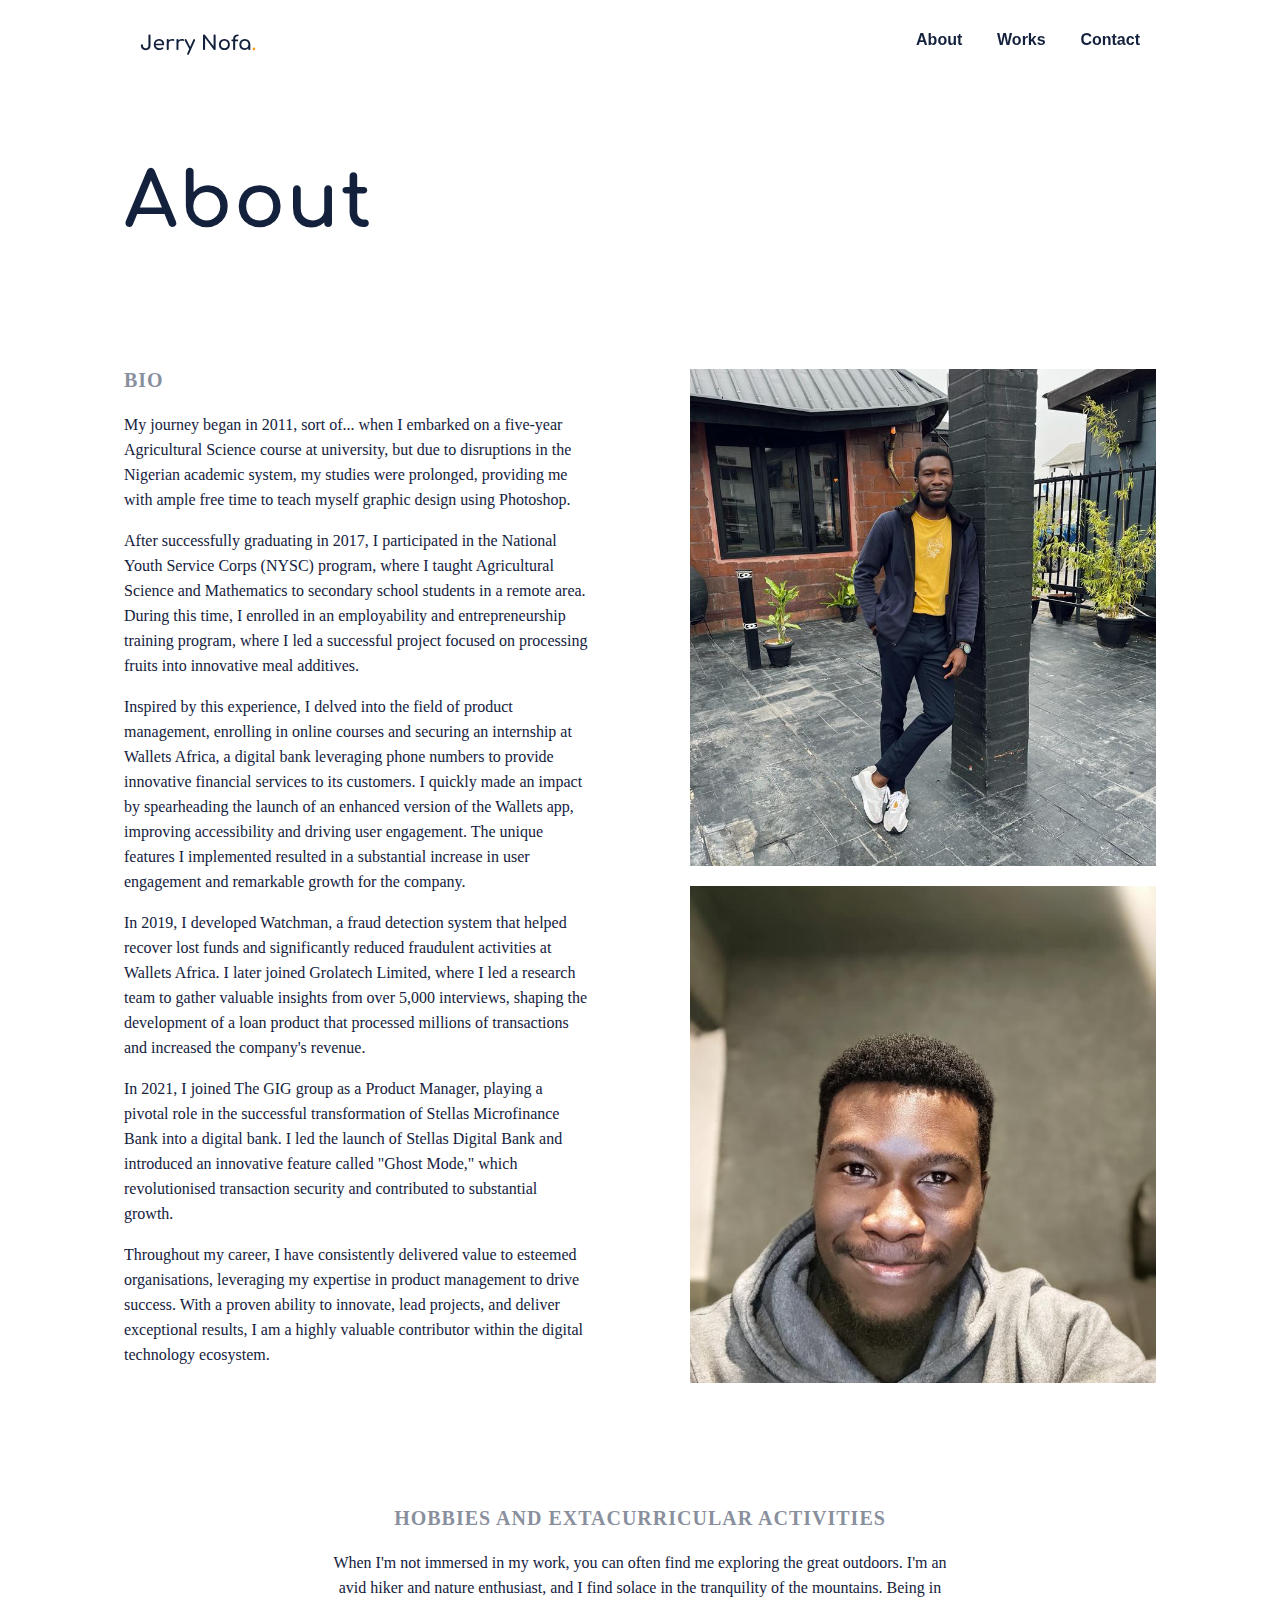
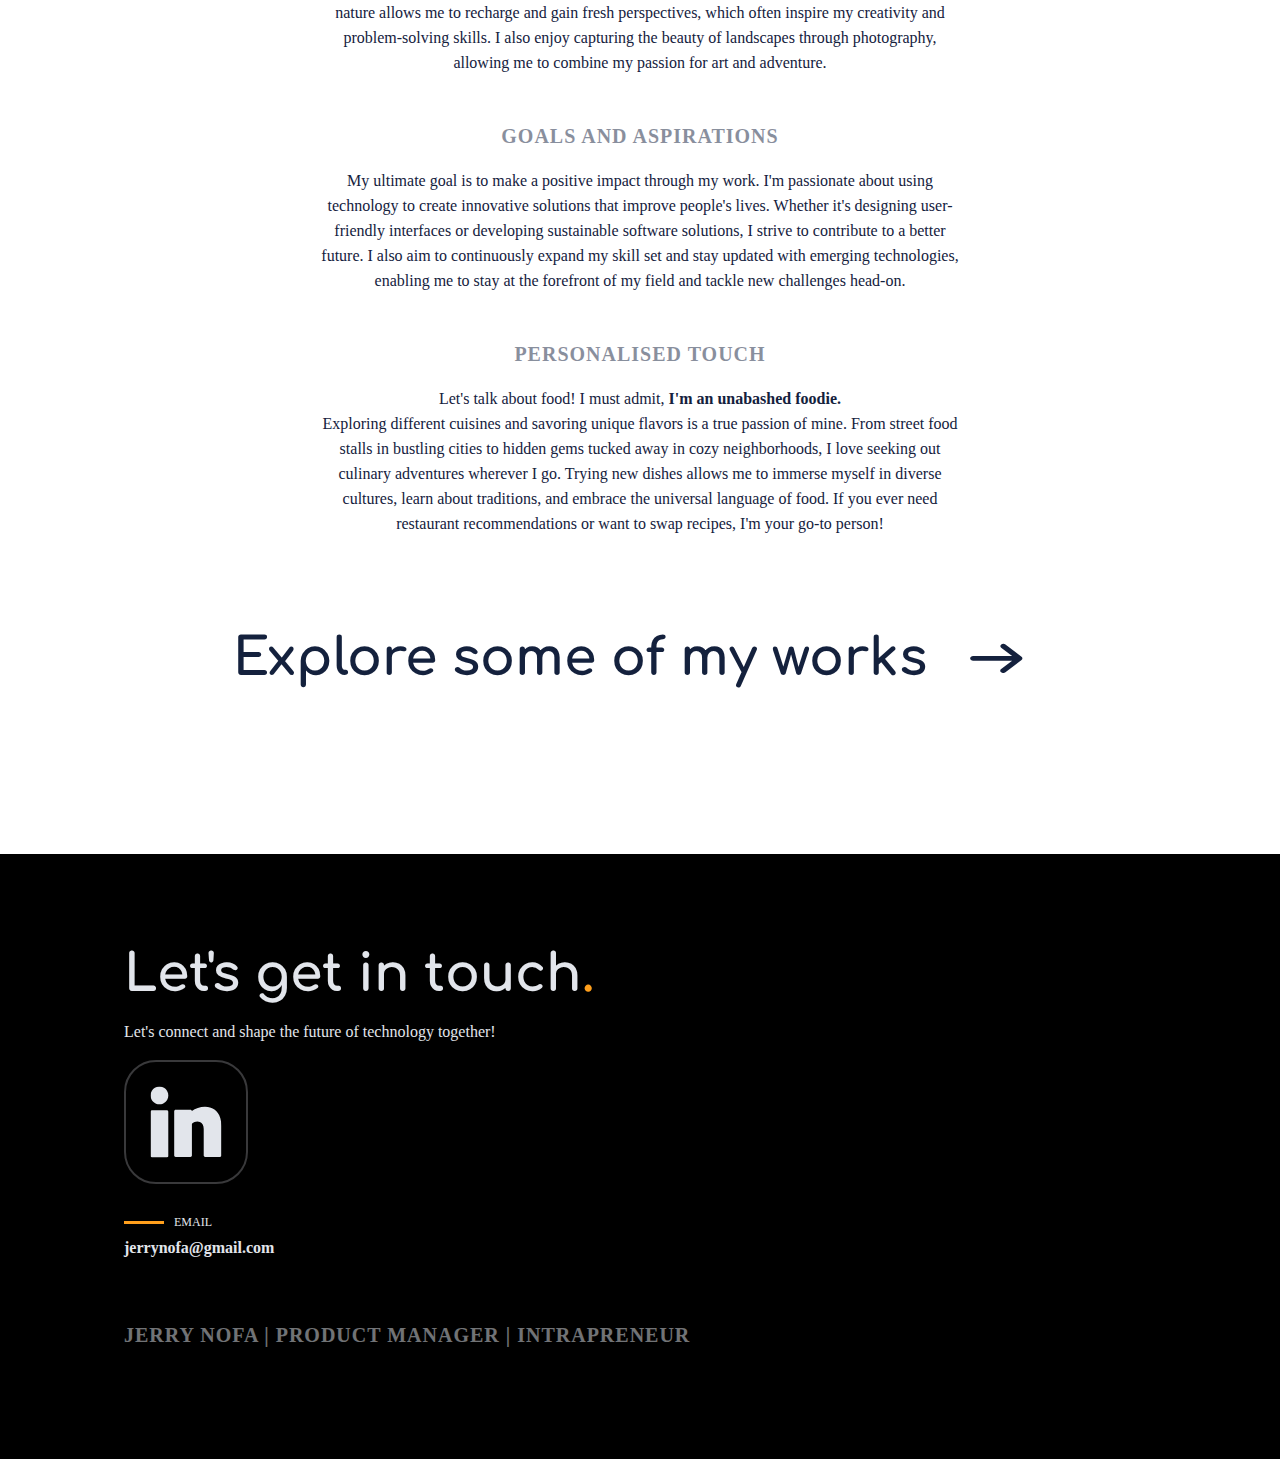
==== commit faca5a25: "Add files via upload" ====
--- a/about.html
+++ b/about.html
@@ -134,7 +134,7 @@
                 <a href="https://www.linkedin.com/in/jerrynofa/" target="blank"><img src="linkedin.svg" alt="LinkedIn" ></a>
             </div>
             <div class="email">
-                <div class="line"></div>
+                <div class="horizontal-line"></div>
                 <p>EMAIL</p>
             </div>
 
@@ -143,5 +143,4 @@
             <h3>JERRY NOFA | PRODUCT MANAGER | INTRAPRENEUR</h3>
         </div>
     </footer>
-
 </body>--- a/style.css
+++ b/style.css
@@ -4,7 +4,7 @@
     font-size: 10px;
 }
 body{
-    background-color: #f1f1f1;
+    /* background-color: #f1f1f1; */
     padding: 0;
     margin: 0;
 }
@@ -13,6 +13,12 @@
 
 .text-center{
     text-align: center;
+}
+.dark-bg{
+    background-color: #000000;
+}
+.ghost-mode-bg{
+    background-color: #18191F; 
 }
 
 .l-heading{
@@ -22,6 +28,13 @@
     letter-spacing: 2px;
     color: #14213D;
 }
+.l-heading-cntr{
+    font-size: 7.6rem;
+    font-family: 'comfortaa';
+    margin: 0;
+    letter-spacing: 2px;
+    color: #14213D;
+}
 .m-heading{
     font-size: 5.2rem;
     font-family: 'comfortaa';
@@ -39,6 +52,12 @@
     font-weight: 600;
 }
 
+.img-format{
+    border: solid 1px #E2E5EB;
+    border-radius: 1.6rem;
+}
+
+
 h3{
     font-family: 'Montserrat';
     letter-spacing: 1px;
@@ -46,6 +65,13 @@
     font-weight: 600;
     color: #14213D;
 }
+h4{
+    font-family: 'Montserrat';
+    letter-spacing: 1px;
+    font-size: 1.6rem;
+    font-weight: 600;
+    color: #14213D;
+}
 
 p{
     font-family: 'Montserrat';
@@ -53,9 +79,24 @@
     line-height: 25px;
     color: #14213D;
 }
+.caption{
+    font-family: 'Montserrat';
+    font-size: 1.2rem;
+    line-height: 15px;
+    color: #14213D;
+    opacity: 50%;
+    max-width: 40%;
+    margin: auto;
+}
 .text-white{
     opacity: 90%;
     color: #E2E5EB;
+}
+.text-dark{
+    color: #14213D;
+}
+.white{
+    color: #ffffff;
 }
 .btn{
     font-family: 'Montserrat';
@@ -67,7 +108,8 @@
     border: solid 1px #14213D;
     text-decoration: none;
     margin: 0;
-    padding: 1rem 6rem;
+    padding: 1rem 2rem;
+    transition: 200ms;
 }
 .btn-yellow{
     font-family: 'Montserrat';
@@ -79,25 +121,34 @@
     border-radius: 32px;
     text-decoration: none;
     margin: 0;
-    padding: 1rem 6rem;
+    padding: 1rem 2rem;
 }
 .btn-white{
     font-family: 'Montserrat';
     font-size: 1.6rem;
-    font-weight: 600;
+    font-weight: 500;
     color: #ffffff;
     flex-shrink: 0;
     border-radius: 32px;
     border: solid 1px #E2E5EB;
     text-decoration: none;
     margin: 0;
-    padding: 1rem 6rem;
+    padding: 1rem 2rem;
 }
 .btn:hover{
     background-color: #14213D;
     color: #E2E5EB;
     cursor: pointer;
-}
+    transition: 200ms;
+}
+.btn-white:hover{
+    /* background-color: #FF9F1C; */
+    color: #FF9F1C;
+    border: solid 1px #FF9F1C;
+    cursor: pointer;
+    transition: 200ms;
+}
+.yellow-dot{color: #FF9F1C;}
 
 .works .items .text{
     width: 44%;
@@ -182,7 +233,7 @@
 main{
     color: #14213D;
     height: 110vh;
-    /* margin: -124px 0 0 0; */
+    /* margin: 124px 0 0 0; */
    
 }
 #showcase .showcase-content{
@@ -444,12 +495,24 @@
     font-size: 1.2rem;
     font-weight: 200;
     margin: 0;}
-.line{
+.horizontal-line{
     width: 4rem;
     height: 0.3rem;
     background-color: #FF9F1C;
     margin-right: 1rem;
 }
+.dark-underline{
+    width:4rem;
+    height: 0.3rem;
+    background-color: #14213D;
+    margin-top: 0.5rem;
+}
+.white-underline{
+    width: inherit;
+    height: 0.3rem;
+    background-color: #E2E5EB;
+    margin-top: 0.5rem;
+}
 .my-email{
     font-weight:600;
     margin: 0;}
@@ -461,6 +524,7 @@
     border: solid 1px #E2E5EB;
     border-radius: 1.6rem;
 }
+
 
 .all-works .text{
     padding: 16rem 12.4rem 0 12.4rem;
@@ -493,6 +557,8 @@
     background-size: cover;
     border-radius: 0 1.6rem 1.6rem 0;
 }
+
+
 .works .items .work-5{
     display: flex;
     margin: 6.4rem 12.4rem 0 12.4rem;
@@ -525,6 +591,8 @@
     background-size: cover;
     border-radius: 0 1.6rem 1.6rem 0;
 }
+
+
 
 .works .items .work-7{
     display: flex;
@@ -573,17 +641,142 @@
 
 /* Individual Work Pages */
 
-.work-banner{
+/* .work-banner{
     margin-top: 5rem;
     background-image: url('stellas-banner.jpg');
     background-repeat: no-repeat;
     min-height: 45vh;
     background-size: cover;
     box-shadow: 0px 5px 20px 0px rgba(0, 0, 0, 0.20);
-}
+} */
 .all-works .role{
     padding: 10rem 12.4rem 0 12.4rem;
 }
+
+/* Featured Work */
+
+.featured-work ul{
+    font-family: 'Montserrat';
+    font-size: 1.6rem;
+    line-height: 25px;
+    color: #14213D;
+}
+.featured-work .text{
+    padding: 16rem 12.4rem 6.4rem 12.4rem;
+    text-align: center;
+    background-color: #000000;
+    color: #E2E5EB;
+}
+.featured-work h1{color: #E2E5EB;}
+.featured-work .img{
+    margin-top: 6.4rem;
+    /* max-width: 80%; */
+    text-align: center;
+    margin-left: auto;
+    margin-right: auto;
+}
+.featured-work a{
+    color: inherit;
+}
+
+.mobile-image{
+    width: 25%;
+    height: auto;
+}
+.featured-work .img img{
+    width: 50%;
+    height: auto;
+}
+
+.contribution-img{
+    margin-top: 6.4rem;
+    text-align: center;
+    margin-left: auto;
+    margin-right: auto;
+   
+}
+
+.contribution-img img{
+    width: 40%;
+    height: auto;
+}
+
+
+.featured-work .info{
+    display: flex;
+    justify-content: center;
+    text-align: left;
+    max-width: 50%;
+    margin: auto;
+}
+.featured-work .info .sub-info{
+    padding: 2.4rem;
+}
+
+.featured-work .intro{
+    text-align: left;
+    max-width: 50%;
+    margin: auto;
+}
+.featured-work .solution{
+    text-align: left;
+    max-width: 50%;
+    margin-top:12.4rem ;
+    margin-left: auto;
+    margin-right: auto;
+}
+.featured-work .contribution{
+    text-align: left;
+    max-width: 50%;
+    margin-top:12.4rem ;
+    margin-left: auto;
+    margin-right: auto;
+}
+.confidentiality-note{
+    background-color: #000000;
+    padding: 2.4rem;
+    border-radius: 1.6rem;
+}
+
+.more-works-bottom .works-bottom{
+    display: flex;
+    align-items: center;
+}
+.vertical-line{
+    width: 0.3rem;
+    height: 4rem;
+    background-color: #FF9F1C;
+    margin-right: 1rem;
+}
+
+.more-works-bottom{
+    justify-content: center;
+    max-width: 90%;
+    margin-top:12.4rem ;
+    margin-left: auto;
+    margin-right: auto;
+}
+.more-works-bottom p{
+    margin: 0;
+}
+.more-works-bottom{
+    display: flex;
+    align-items: center;
+}
+.more-works-bottom .works-gallery-btn{
+    margin: 2.4rem 0 2.4rem 6.4rem;
+    display: flex;
+}
+.more-works-bottom .works-gallery-btn a{
+    margin-right: 6.4rem;
+    font-family: 'Montserrat';
+    font-size: 1.6rem;
+    font-weight: 500;
+    text-decoration: none;
+}
+/* .more-works-bottom .works-gallery-btn a:hover{
+    color: #FF9F1C;
+} */
 
 
 
@@ -756,5 +949,5 @@
     width: 50%;
     transition: 400ms;
     scale: 1.05;
-   
-}+}
+
--- a/mobile.css
+++ b/mobile.css
@@ -36,11 +36,11 @@
      }
      .btn{
         font-size: 1.4rem;
-        padding: 1rem 6rem;
+        padding: 1rem 2rem;
      }
      .btn-white{
         font-size: 1.4rem;
-        padding: 1rem 6rem;
+        padding: 1rem 2rem;
      }
 
      /* Companies */
@@ -90,6 +90,9 @@
         padding: 0;
         margin-top: 10rem;
     }
+    .works .container{
+        margin-bottom: 0;
+    }
     .works .items img{
         display: none;
     }
@@ -116,9 +119,14 @@
         border-radius: 1.6rem;
         box-shadow: none;
     }
+
+    .works .items .view-more{
+        margin-top: 6.4rem;
+    }
     
     footer{
         padding: 2.4rem;
+        margin-top: 6.4rem;
     }
     footer img{
         width: 5rem;
@@ -169,4 +177,65 @@
         flex-direction: column;
     }
 
+
+    /* Featured Work */
+
+
+    .featured-work .text{
+        padding: 16rem 2.4rem 6.4rem 2.4rem;
+        text-align: center;
+    }
+    .featured-work .info{
+        max-width: 100%;
+        flex-direction: column;
+        text-align: left;
+    }
+    .featured-work .info .sub-info{
+        padding: 0 2.4rem;
+    }
+    .featured-work .info .sub-info h4{
+        margin-bottom: 0;
+    }
+    .featured-work .info .sub-info p{
+        margin: 0;
+    }
+    .featured-work .intro{
+        max-width: 90%;
+    }
+    .featured-work .solution{
+        max-width: 90%;
+        margin-top: 6.4rem;
+    }
+    .featured-work .contribution{
+        max-width: 90%;
+        margin-top: 6.4rem;
+        }
+    .featured-work .img img{
+        width: 80%;
+    }
+    .contribution-img img{
+        width: 60%;
+    }
+    .mobile-image{
+        width: 40%;
+        height: auto;
+    }
+    .caption{
+        max-width: 80%;
+    }
+    .more-works-bottom{
+        flex-direction: column;
+    }
+    .more-works-bottom .works-gallery-btn a{
+        margin-bottom: 2.4rem;
+        margin-left: auto;
+        margin-right: auto;
+    }
+    .more-works-bottom .works-gallery-btn{
+        margin: 2.4rem;
+    }
+    .more-works-bottom .works-gallery-btn{
+        flex-direction: column;
+    }
+
 }
--- a/tablet.css
+++ b/tablet.css
@@ -36,6 +36,9 @@
     .all-works .text{
         padding: 16rem 2.4rem 0 2.4rem;
     }
+    .works .container{
+        margin-bottom: 0;
+    }
     .about .text{
         padding: 16rem 2.4rem 0 2.4rem;
     }
@@ -70,4 +73,45 @@
         gap: 2.4rem;
     }
 
-}+      /* Featured Work */
+
+
+      .featured-work .text{
+        padding: 16rem 2.4rem 6.4rem 2.4rem;
+        text-align: center;
+    }
+    .featured-work .info{
+        max-width: 70%;
+    }
+    .featured-work .intro{
+        max-width: 80%;
+    }
+    .featured-work .solution{
+        max-width: 80%;
+        margin-top: 6.4rem;
+    }
+    .featured-work .contribution{
+        max-width: 80%;
+        margin-top: 6.4rem;
+    }
+    .featured-work .img img{
+        width: 70%;
+    }
+    .contribution-img img{
+        width: 50%;
+    }
+    .caption{
+        max-width: 70%;
+    }
+    .more-works-bottom{
+        flex-direction: column;
+    }
+    .more-works-bottom .works-gallery-btn a{
+        margin-right: 2.4rem;
+    }
+    .more-works-bottom .works-gallery-btn{
+        margin: 2.4rem;
+    }
+
+}
+
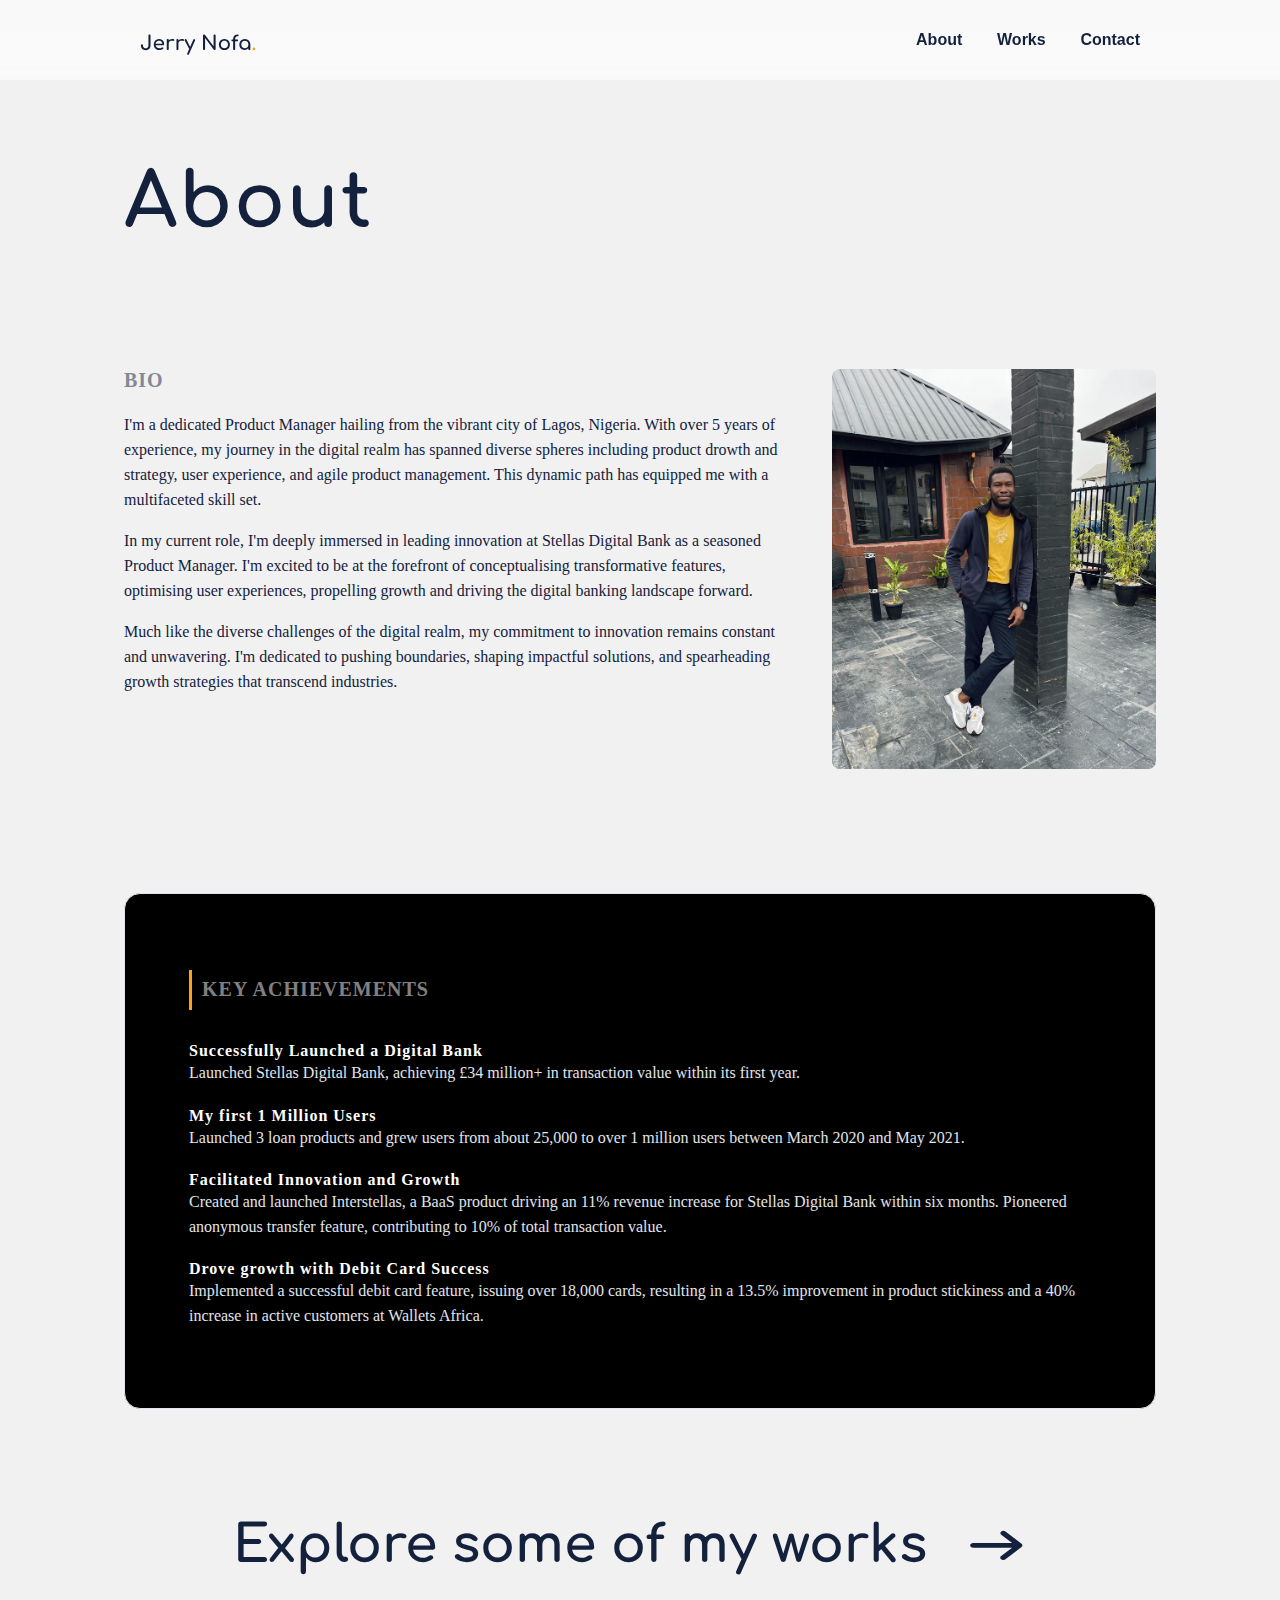
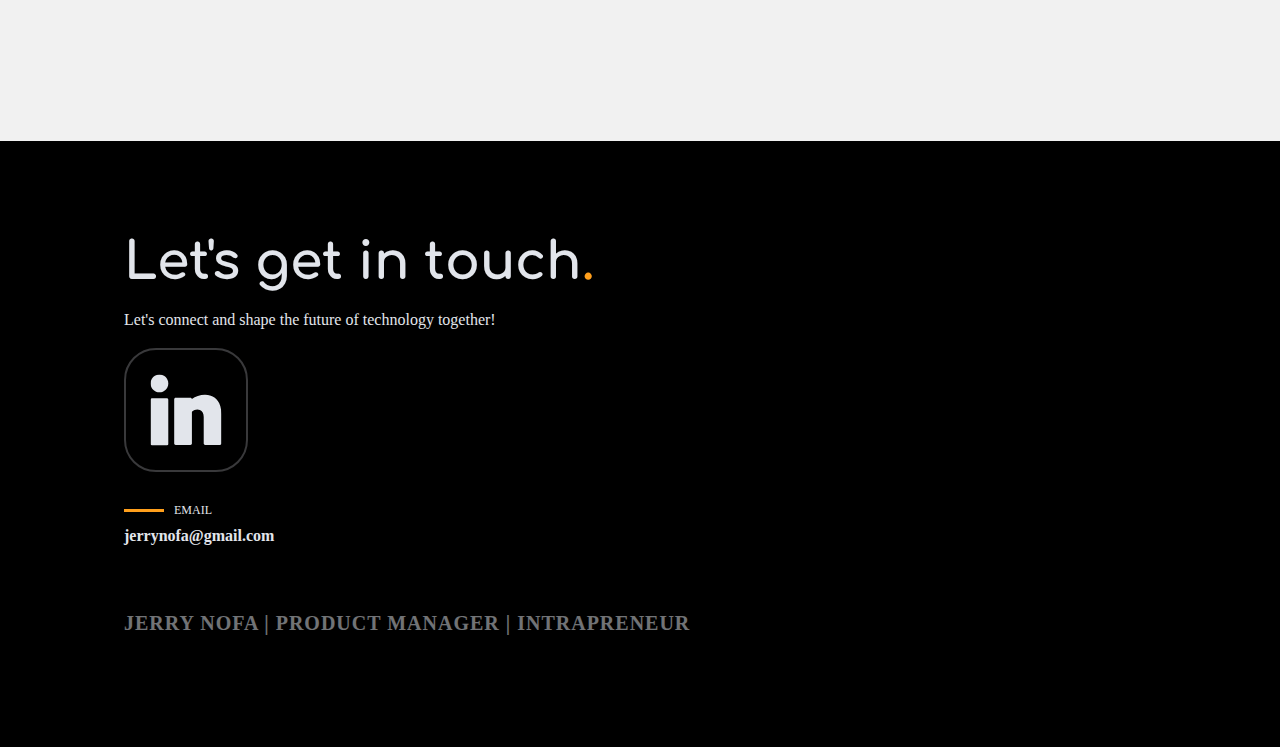
==== commit 9af48398: "Add files via upload" ====
--- a/about.html
+++ b/about.html
@@ -49,39 +49,41 @@
         <div class="text">
             <h3>BIO</h3>
             <p>
-                My journey began in 2011, sort of... when I embarked on a five-year Agricultural Science course at university, but due to disruptions in the Nigerian academic system, my studies were prolonged, providing me with ample free time to teach myself graphic design using Photoshop.
+                I'm a dedicated Product Manager hailing from the vibrant city of Lagos, Nigeria. With over 5 years of experience, my journey in the digital realm has spanned diverse spheres including product drowth and strategy, user experience, and agile product management. This dynamic path has equipped me with a multifaceted skill set.
             </p>
             <p>
-                After successfully graduating in 2017, I participated in the National Youth Service Corps (NYSC) program, where I taught Agricultural Science and Mathematics to secondary school students in a remote area. During this time, I enrolled in an employability and entrepreneurship training program, where I led a successful project focused on processing fruits into innovative meal additives.
+                In my current role, I'm deeply immersed in leading innovation at Stellas Digital Bank as a seasoned Product Manager. I'm excited to be at the forefront of conceptualising transformative features, optimising user experiences, propelling growth and driving the digital banking landscape forward.
             </p>
             <p>
-                Inspired by this experience, I delved into the field of product management, enrolling in online courses and securing an internship at Wallets Africa, a digital bank leveraging phone numbers to provide innovative financial services to its customers. I quickly made an impact by spearheading the launch of an enhanced version of the Wallets app, improving accessibility and driving user engagement. The unique features I implemented resulted in a substantial increase in user engagement and remarkable growth for the company.
-            </p>
-            <p>
-                In 2019, I developed Watchman, a fraud detection system that helped recover lost funds and significantly reduced fraudulent activities at Wallets Africa. I later joined Grolatech Limited, where I led a research team to gather valuable insights from over 5,000 interviews, shaping the development of a loan product that processed millions of transactions and increased the company's revenue.
-            </p>
-            <p>
-                In 2021, I joined The GIG group as a Product Manager, playing a pivotal role in the successful transformation of Stellas Microfinance Bank into a digital bank. I led the launch of Stellas Digital Bank and introduced an innovative feature called "Ghost Mode," which revolutionised transaction security and contributed to substantial growth.
-            </p>
-            <p>
-                Throughout my career, I have consistently delivered value to esteemed organisations, leveraging my expertise in product management to drive success. With a proven ability to innovate, lead projects, and deliver exceptional results, I am a highly valuable contributor within the digital technology ecosystem.
+                Much like the diverse challenges of the digital realm, my commitment to innovation remains constant and unwavering. I'm dedicated to pushing boundaries, shaping impactful solutions, and spearheading growth strategies that transcend industries.
             </p>
         </div>
-        <div class="images">
-            <div class="about-picture">
-                <!-- <img src="jerry-pic1.jpeg" alt="Jerry Nofa"> -->
-            </div>
             
-            <div class="about-picture2">
-                <!-- <img src="jerry-pic2.jpeg" alt="Jerry Nofa"> -->
-            </div>
-        </div>
+        <img src="jerry-pic1.jpeg" alt="Jerry Nofa">
+            
+            <!-- <img src="jerry-pic2.jpeg" alt="Jerry Nofa"> -->
+
 
     
 
     </div>
     <section class="about-more">
-        <div class="about-sub">
+
+        <div class="key-achievements about-sub">
+            <div class="companies-tag">
+                <div class="vertical-line"></div>
+                <h3 class="white">KEY ACHIEVEMENTS</h3>
+            </div>
+            <h4>Successfully Launched a Digital Bank</h4>
+            <p>Launched Stellas Digital Bank, achieving £34 million+ in transaction value within its first year.</p>
+            <h4>My first 1 Million Users</h4>
+            <p>Launched 3 loan products and grew users from about 25,000 to over 1 million users between March 2020 and May 2021.</p>
+            <h4>Facilitated Innovation and Growth</h4>
+            <p>Created and launched Interstellas, a BaaS product driving an 11% revenue increase for Stellas Digital Bank within six months. Pioneered anonymous transfer feature, contributing to 10% of total transaction value.</p>
+            <h4>Drove growth with Debit Card Success</h4>
+            <p>Implemented a successful debit card feature, issuing over 18,000 cards, resulting in a 13.5% improvement in product stickiness and a 40% increase in active customers at Wallets Africa.</p>
+        </div>
+        <!-- <div class="about-sub">
            <div class="text">
                 <h3>HOBBIES AND EXTACURRICULAR ACTIVITIES</h3>
                 <p>When I'm not immersed in my work, you can often find me exploring the great outdoors. I'm an avid hiker and nature enthusiast, and I find solace in the tranquility of the mountains. Being in nature allows me to recharge and gain fresh perspectives, which often inspire my creativity and problem-solving skills. I also enjoy capturing the beauty of landscapes through photography, allowing me to combine my passion for art and adventure.</p>
@@ -89,8 +91,8 @@
            <div class="images">
                 <div class="about-food-img"></div>
            </div>
-        </div>
-        <div class="about-sub">
+        </div> -->
+        <!-- <div class="about-sub">
            <div class="text">
                 <h3>GOALS AND ASPIRATIONS</h3>
                 <p>My ultimate goal is to make a positive impact through my work. I'm passionate about using technology to create innovative solutions that improve people's lives. Whether it's designing user-friendly interfaces or developing sustainable software solutions, I strive to contribute to a better future. I also aim to continuously expand my skill set and stay updated with emerging technologies, enabling me to stay at the forefront of my field and tackle new challenges head-on.</p>
@@ -98,8 +100,8 @@
            <div class="images">
                 <div class="about-food-img"></div>
            </div>
-        </div>
-        <div class="about-sub">
+        </div> -->
+        <!-- <div class="about-sub">
            <div class="text">
                 <h3>PERSONALISED TOUCH</h3>
                 <p>Let's talk about food! I must admit, <span>I'm an unabashed foodie.</span><br> Exploring different cuisines and savoring unique flavors is a true passion of mine. From street food stalls in bustling cities to hidden gems tucked away in cozy neighborhoods, I love seeking out culinary adventures wherever I go. Trying new dishes allows me to immerse myself in diverse cultures, learn about traditions, and embrace the universal language of food. If you ever need restaurant recommendations or want to swap recipes, I'm your go-to person!</p>
@@ -107,7 +109,7 @@
            <div class="images">
                 <div class="about-food-img"></div>
            </div>
-        </div>
+        </div> -->
 
     </section>
 
--- a/style.css
+++ b/style.css
@@ -4,11 +4,10 @@
     font-size: 10px;
 }
 body{
-    /* background-color: #f1f1f1; */
+    background-color: #f1f1f1;
     padding: 0;
     margin: 0;
 }
-
 /* Utilities */
 
 .text-center{
@@ -20,7 +19,9 @@
 .ghost-mode-bg{
     background-color: #18191F; 
 }
-
+.white-bg{
+    background-color: #FFFFFF;
+}
 .l-heading{
     font-size: 7.6rem;
     font-family: 'comfortaa';
@@ -257,12 +258,12 @@
 }
 
 /* Companies */
-.companies-section{
+/* .companies-section{
     background-color: #ffffff;
     text-align: center;
     position: relative;
 
-}
+} */
 
 .company-logo-wrapper{
     max-width: 70rem;
@@ -782,87 +783,61 @@
 
 
 /* About Page */
+
 .about .text{
     padding: 16rem 12.4rem 0 12.4rem;
+}
+.about-container{
+    display: flex;
+    margin: 12.4rem;
+    gap: 5rem;
 }
 .about-container .text h3{
     opacity: 50%;
     margin-top: 0;
 }
-.about-container{
-    display: flex;
-    margin: 12.4rem;
-    gap: 10rem;
-}
-
-.about-container .text{
+.about-container img{
+    width:100% ;
+    height: 40rem;
+    object-fit: cover;
+    object-position:top;
+    border-radius: 0.8rem;
+}
+
+/* .about-sub{
+    text-align: left;
     width: 50%;
-}
-.about-container .images{
-    width: 50%;
-}
-.about-container .images .about-picture{
-    position: absolute;
-    position: relative;
-    width: 100%;
-    height: 100%;
-    background: url(jerry-pic1.jpeg);
-    background-size: cover;
-    background-repeat: no-repeat;
-    background-position: center;
-    object-fit: cover;
-}
-.about-container .images .about-picture2{
-    position: absolute;
-    position: relative;
-    width: 100%;
-    height: 100%;
-    background: url(jerry-pic2.jpeg);
-    background-size: cover;
-    background-repeat: no-repeat;
-    background-position: center;
-    object-fit: cover;
-}
-
-
-
-/* .about-container .images .about-picture img{
-    position: absolute;
-    position: relative;
-    width: 100%;
-    height: 100%;
-    background: url(jerry-pic1.jpeg);
-    background-size: cover;
-    background-repeat: no-repeat;
-    background-position: center;
-    object-fit: cover;
-}
-.about-container .images .about-picture2 img{
-    position: absolute;
-    position: relative;
-    width: 100%;
-    height: 100%;
-    background: url(jerry-pic1.jpeg);
-    background-size: cover;
-    background-repeat: no-repeat;
-    background-position: center;
-    object-fit: cover;
+    margin: 5rem auto;
 } */
-.about-container .images .about-picture img{
-    overflow: clip;
-}
-
-.about-container .images{
-    gap: 2rem;
-    display: flex;
-    flex-direction: column;
-
-}
-
-/* .view-works{
-    padding: 12.4rem 12.4rem 0 12.4rem;
-} */
-
+.about-more{
+    padding: 0 12.4rem;
+}
+.about-more .key-achievements{
+    background-color: #000000;
+    padding: 6.4rem 6.4rem;
+    border: solid 1px #E2E5EB;
+    border-radius: 1.6rem;
+}
+.about-sub h3{
+    opacity: 50%;
+    color: #FFFFFF;
+}
+.about-sub h4{
+    margin-bottom: 0;
+    color: #FFFFFF;
+}
+.about-sub p{
+    margin-top: 0;
+    color: #E2E5EB;
+}
+.about-sub .text span{
+    font-weight: 700;
+}
+
+
+.view-works{
+    margin: 6.4rem 0;
+}
 .view-works .head{
     justify-content: center;
     align-items: center;
@@ -887,17 +862,6 @@
 .view-works .head svg{
     width: 10rem;
     height: 10rem;
-}
-.about-sub{
-    text-align: center;
-    width: 50%;
-    margin: 5rem auto;
-}
-.about-sub h3{
-    opacity: 50%;
-}
-.about-sub .text span{
-    font-weight: 700;
 }
 
 
@@ -951,3 +915,67 @@
     scale: 1.05;
 }
 
+
+/* Companies List */
+
+.companies-section{
+    background-color: #000000;
+    height: 100%;
+    padding: 12.4rem 0;
+    color: #ffffff;
+    /* text-align: center;
+    position: relative; */
+
+}
+.companies-l-text{
+    font-size: 10rem;
+    font-family: 'montserrat';
+}
+.companies-list{
+    /* display: flex; */
+    /* overflow: hidden; */
+    /* background-color: #F2F8F3; */
+}
+.companies-list .top-part-1{
+    /* line-height: 1000%; */
+}
+/* .companies-list a{
+    text-decoration: none;
+    color: #ffffff;
+
+    background: linear-gradient(to right, midnightblue, midnightblue 50%, royalblue 50%);
+    overflow: hidden;
+    background-clip: text;
+    -webkit-background-clip: text;
+  -webkit-text-fill-color: transparent;
+  -webkit-transition: .35s ease-in-out;
+  transition: .35s ease-in-out;
+
+} */
+
+.companies-list a{
+    cursor:pointer;
+    position: relative;
+    /* display: inline-block; */
+    color: #ffffff;
+    overflow: hidden;
+    background: linear-gradient(to right, #FF9F1C, #158895 50%, #ffffff 50%);
+    background-clip: text;
+    -webkit-background-clip: text;
+    -webkit-text-fill-color: transparent;
+    background-size: 200% 100%;
+    background-position: 100%;
+    transition: background-position 275ms ease;
+    text-decoration: none;
+}
+
+
+.companies-list a:hover{
+    background-position: 0 100%;
+}
+.companies-tag{
+    display: flex;
+    align-items: center;
+}
+
+
--- a/mobile.css
+++ b/mobile.css
@@ -155,8 +155,11 @@
     .about-container .text{
         width: 100%;
     }
-    .about-sub{
-        width: 80%;
+    .about-more{
+        padding: 0 2.4rem;
+    }
+    .about-more .key-achievements{
+        padding: 2.4rem 2.4rem;
     }
     .view-works .head{
         gap: 0;
@@ -238,4 +241,12 @@
         flex-direction: column;
     }
 
+    /* Companies List */
+    .companies-l-text{
+        font-size: 5rem;
+    }
+    .companies-section{
+        padding: 6.4rem 0;
+    }
+
 }
--- a/tablet.css
+++ b/tablet.css
@@ -50,13 +50,17 @@
     .about-container .text{
         width: 100%;
     }
-    .about-container .images{
-        width: 100%;
-        height: 120vh;
+    .about-more{
+        padding: 0 2.4rem;
     }
-    .about-sub{
+    .about-more .key-achievements{
+        padding: 2.4rem 2.4rem;
+       
+    }
+
+    /* .about-sub{
         width: 80%;
-    }
+    } */
     .view-works h2{
         font-size:3.2rem ;
     }
@@ -113,5 +117,10 @@
         margin: 2.4rem;
     }
 
+    /* Companies List */
+    .companies-l-text{
+        font-size: 8rem;
+    }
+
 }
 
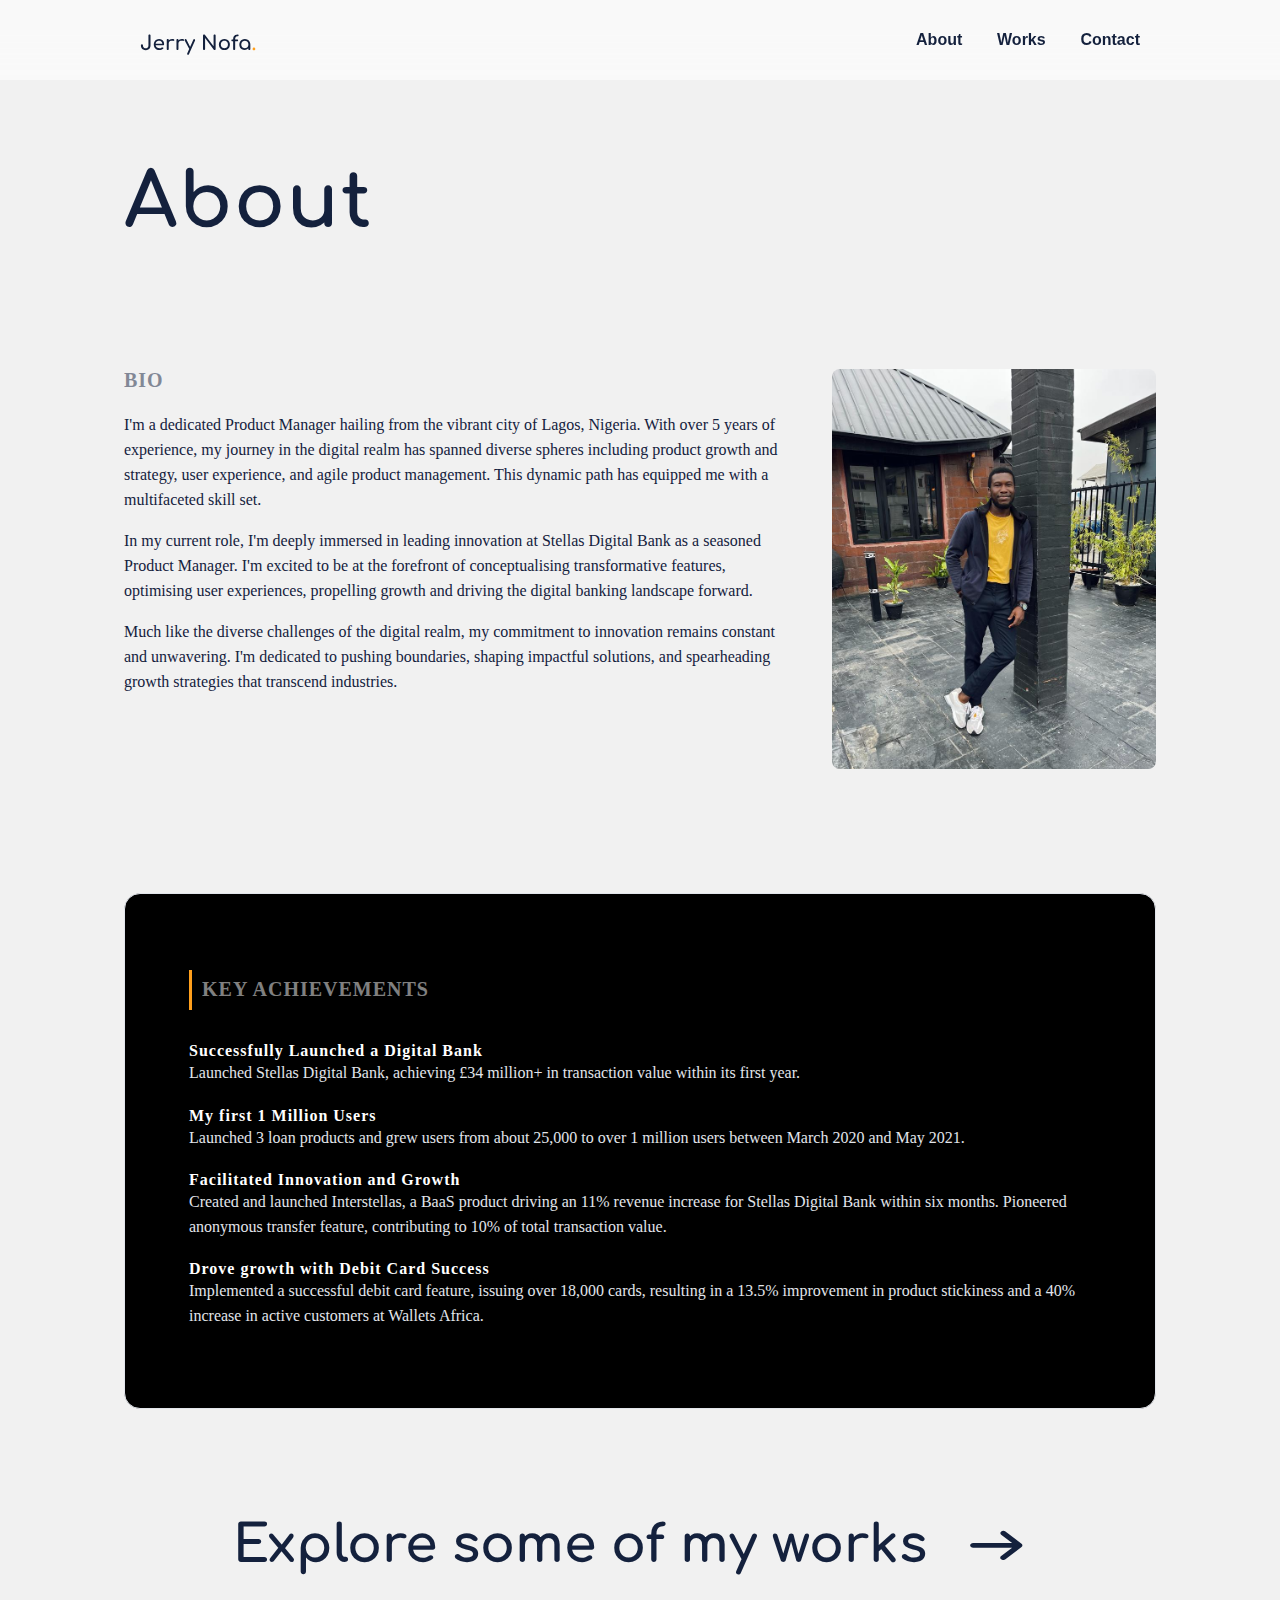
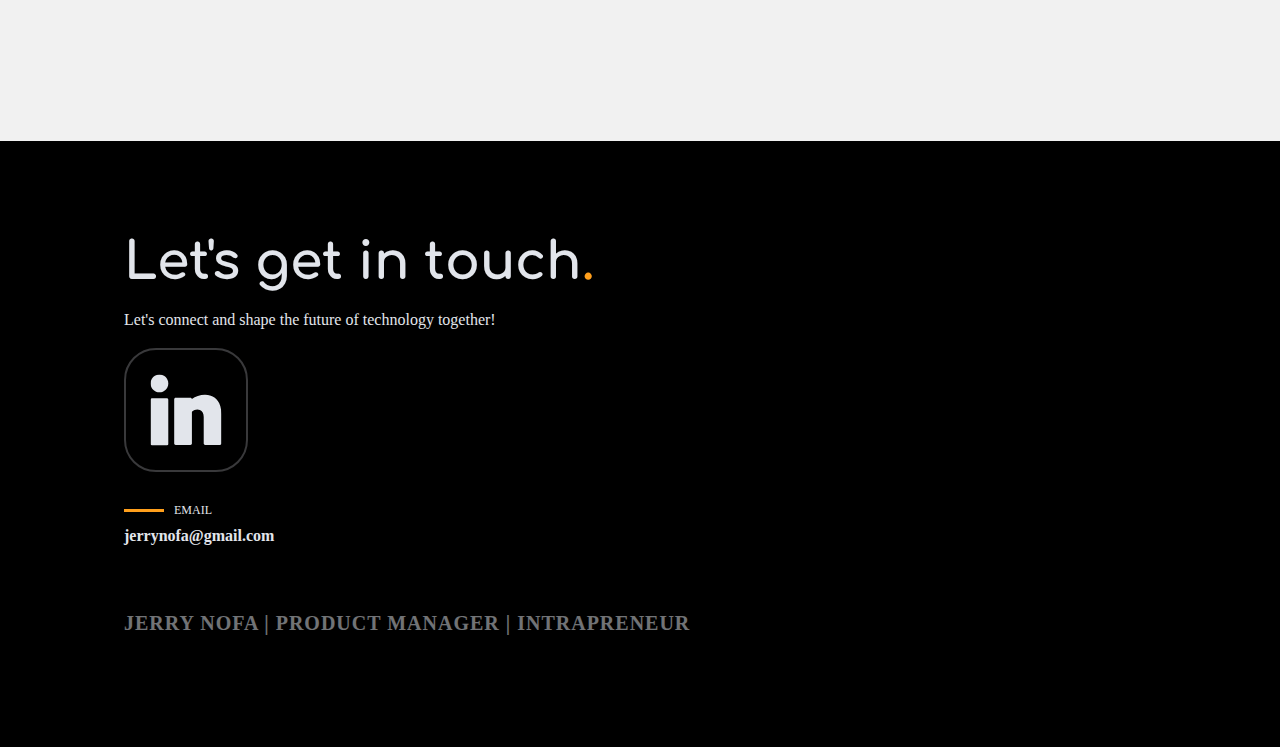
==== commit 8db230e7: "Add files via upload" ====
--- a/about.html
+++ b/about.html
@@ -49,7 +49,7 @@
         <div class="text">
             <h3>BIO</h3>
             <p>
-                I'm a dedicated Product Manager hailing from the vibrant city of Lagos, Nigeria. With over 5 years of experience, my journey in the digital realm has spanned diverse spheres including product drowth and strategy, user experience, and agile product management. This dynamic path has equipped me with a multifaceted skill set.
+                I'm a dedicated Product Manager hailing from the vibrant city of Lagos, Nigeria. With over 5 years of experience, my journey in the digital realm has spanned diverse spheres including product growth and strategy, user experience, and agile product management. This dynamic path has equipped me with a multifaceted skill set.
             </p>
             <p>
                 In my current role, I'm deeply immersed in leading innovation at Stellas Digital Bank as a seasoned Product Manager. I'm excited to be at the forefront of conceptualising transformative features, optimising user experiences, propelling growth and driving the digital banking landscape forward.
--- a/style.css
+++ b/style.css
@@ -55,7 +55,7 @@
 
 .img-format{
     border: solid 1px #E2E5EB;
-    border-radius: 1.6rem;
+    border-radius: 0.8rem;
 }
 
 
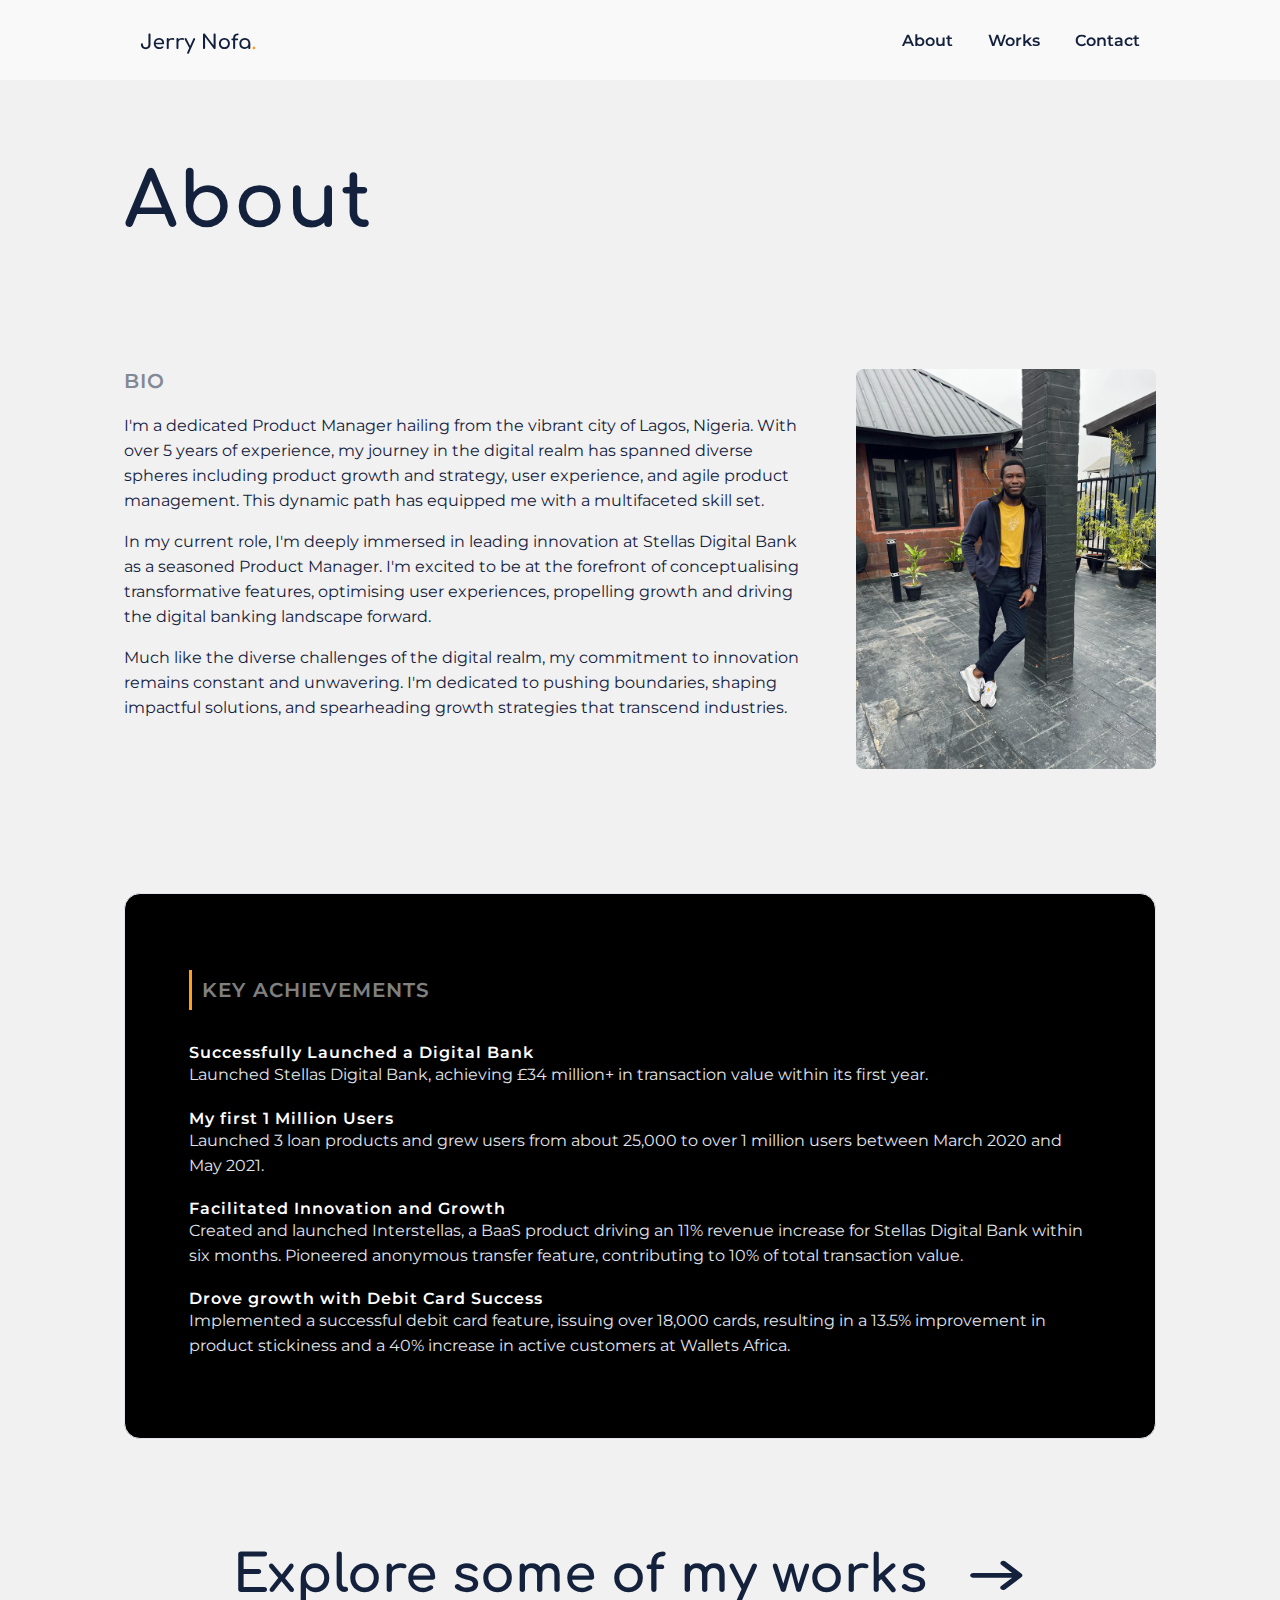
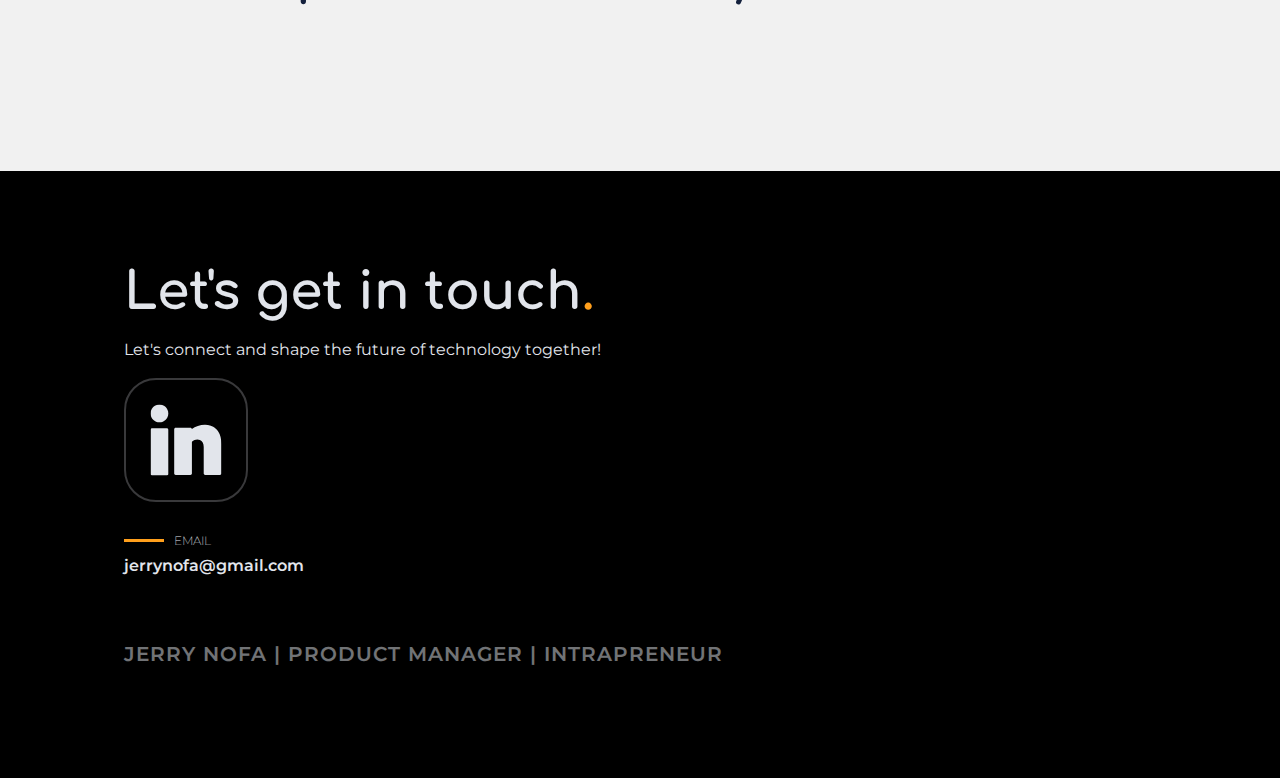
==== commit 4ec3b179: "Add files via upload" ====
--- a/about.html
+++ b/about.html
@@ -16,11 +16,15 @@
     <link rel="preconnect" href="https://fonts.gstatic.com" crossorigin>
     <link href="https://fonts.googleapis.com/css2?family=Assistant:wght@300;400;600&display=swap" rel="stylesheet">
     <link rel="stylesheet" type="text/css" href="//fonts.googleapis.com/css?family=Comfortaa" />
-    <link href="https://fonts.cdnfonts.com/css/montserrat" rel="stylesheet">
+
+    <link rel="preconnect" href="https://fonts.googleapis.com">
+    <link rel="preconnect" href="https://fonts.gstatic.com" crossorigin>
+    <link href="https://fonts.googleapis.com/css2?family=Montserrat:wght@200;300;400;500;600;700;800&display=swap" rel="stylesheet">
+
     <link rel="icon" href="favicon.ico">
     <link rel="apple-touch-icon" href="favicon.ico">
     <link rel="shortcut icon" type="image/svg" href="favicon.ico">
-
+    
     <meta property="og:url" content="https://jerrynofa.com" data-ajax-meta="binded">
 
     <meta property="og:description" content="Product manager in Nigeria who is data-driven, detail-oriented, and a problem solver" data-ajax-meta="binded">
--- a/style.css
+++ b/style.css
@@ -48,7 +48,7 @@
 }
 .p-bold{
     margin: 0;
-    font-family: 'Montserrat';
+    font-family: 'Montserrat', sans-serif;
     font-size: 1.6rem;
     font-weight: 600;
 }
@@ -60,14 +60,14 @@
 
 
 h3{
-    font-family: 'Montserrat';
+    font-family: 'Montserrat', sans-serif;
     letter-spacing: 1px;
     font-size: 2rem;
     font-weight: 600;
     color: #14213D;
 }
 h4{
-    font-family: 'Montserrat';
+    font-family: 'Montserrat', sans-serif;
     letter-spacing: 1px;
     font-size: 1.6rem;
     font-weight: 600;
@@ -75,13 +75,14 @@
 }
 
 p{
-    font-family: 'Montserrat';
+    font-family: 'Montserrat', sans-serif;
     font-size: 1.6rem;
     line-height: 25px;
     color: #14213D;
+    font-weight: 400;
 }
 .caption{
-    font-family: 'Montserrat';
+    font-family: 'Montserrat', sans-serif;
     font-size: 1.2rem;
     line-height: 15px;
     color: #14213D;
@@ -100,7 +101,7 @@
     color: #ffffff;
 }
 .btn{
-    font-family: 'Montserrat';
+    font-family: 'Montserrat', sans-serif;
     font-size: 1.6rem;
     font-weight: 500;
     color: #14213D;
@@ -113,7 +114,7 @@
     transition: 200ms;
 }
 .btn-yellow{
-    font-family: 'Montserrat';
+    font-family: 'Montserrat', sans-serif;
     font-size: 1.6rem;
     font-weight: 500;
     background-color: #FF9F1C;
@@ -125,7 +126,7 @@
     padding: 1rem 2rem;
 }
 .btn-white{
-    font-family: 'Montserrat';
+    font-family: 'Montserrat', sans-serif;
     font-size: 1.6rem;
     font-weight: 500;
     color: #ffffff;
@@ -657,7 +658,7 @@
 /* Featured Work */
 
 .featured-work ul{
-    font-family: 'Montserrat';
+    font-family: 'Montserrat', sans-serif;
     font-size: 1.6rem;
     line-height: 25px;
     color: #14213D;
@@ -770,7 +771,7 @@
 }
 .more-works-bottom .works-gallery-btn a{
     margin-right: 6.4rem;
-    font-family: 'Montserrat';
+    font-family: 'Montserrat', sans-serif;
     font-size: 1.6rem;
     font-weight: 500;
     text-decoration: none;
@@ -929,7 +930,7 @@
 }
 .companies-l-text{
     font-size: 10rem;
-    font-family: 'montserrat';
+    font-family: 'Montserrat', sans-serif;
 }
 .companies-list{
     /* display: flex; */
@@ -978,4 +979,8 @@
     align-items: center;
 }
 
-
+/* .bg-circle{
+    position: absolute;
+    top: 15rem;
+    left: 20%;
+} */
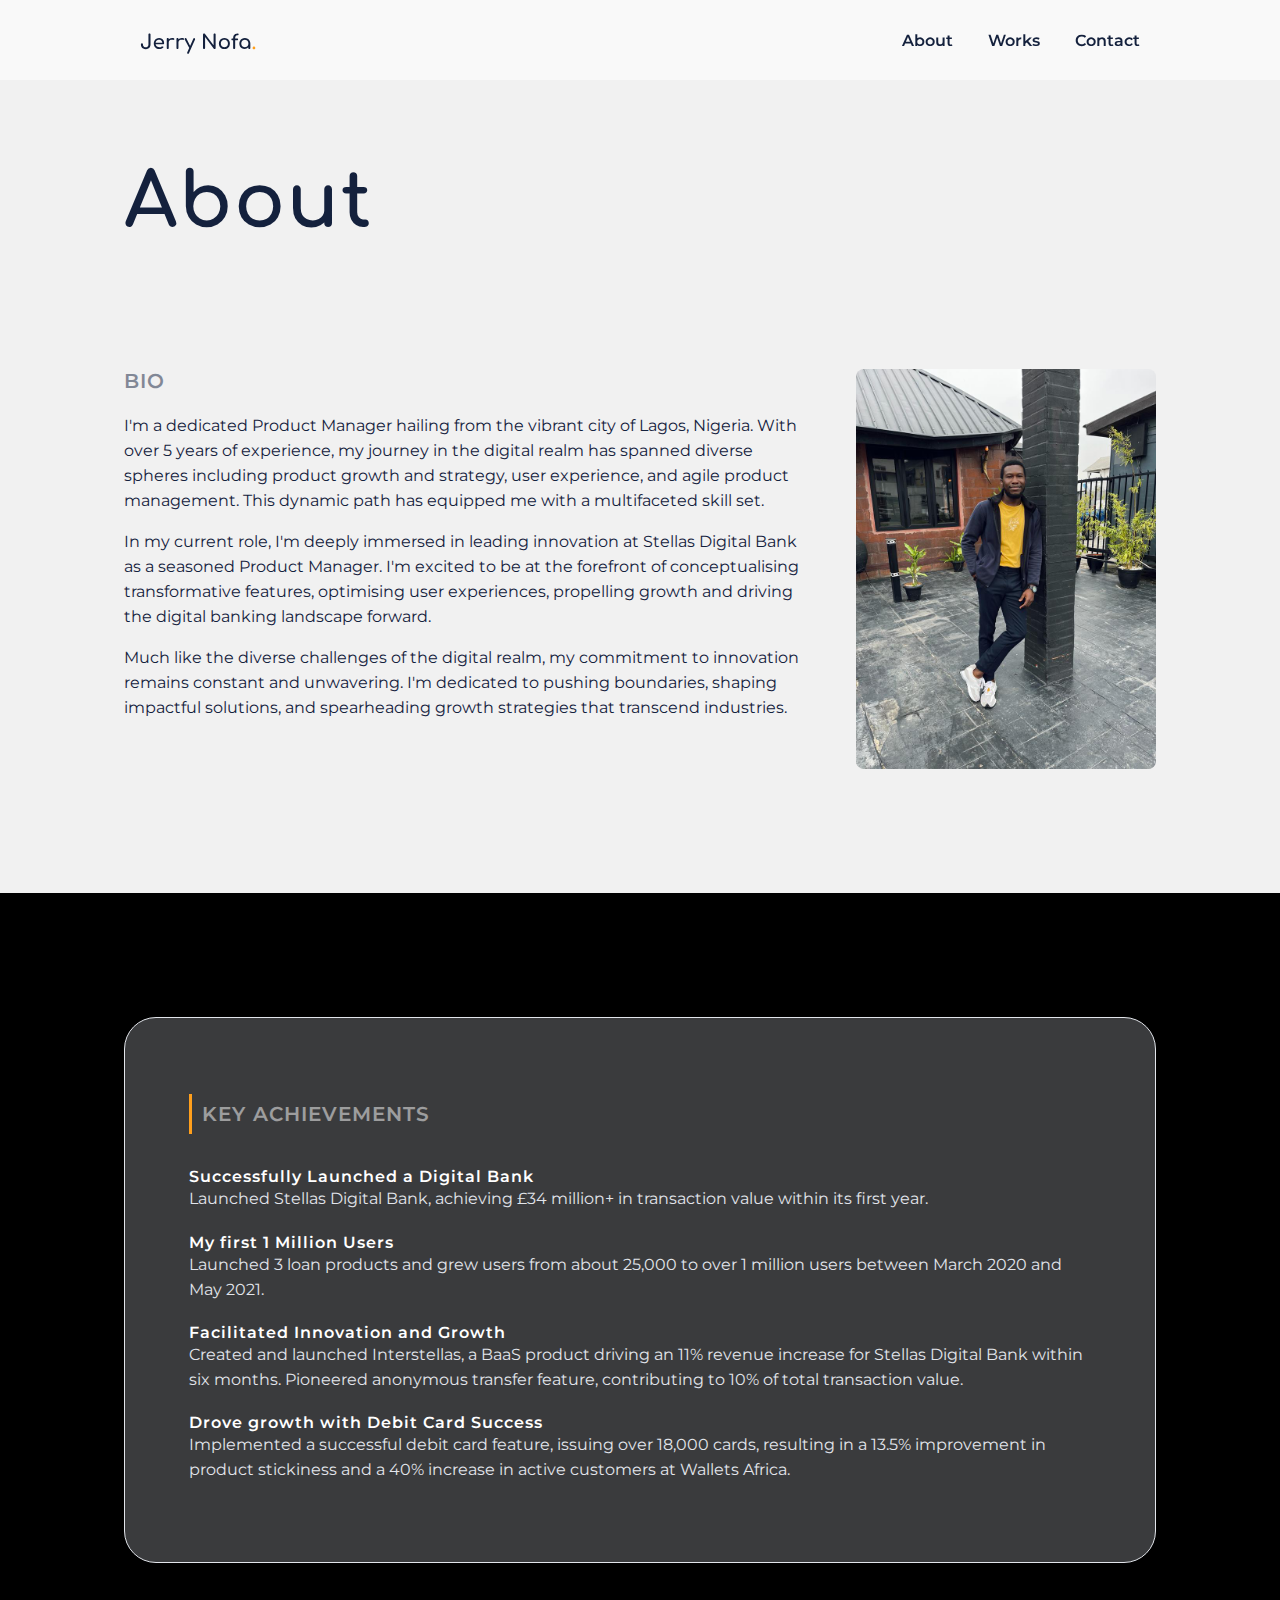
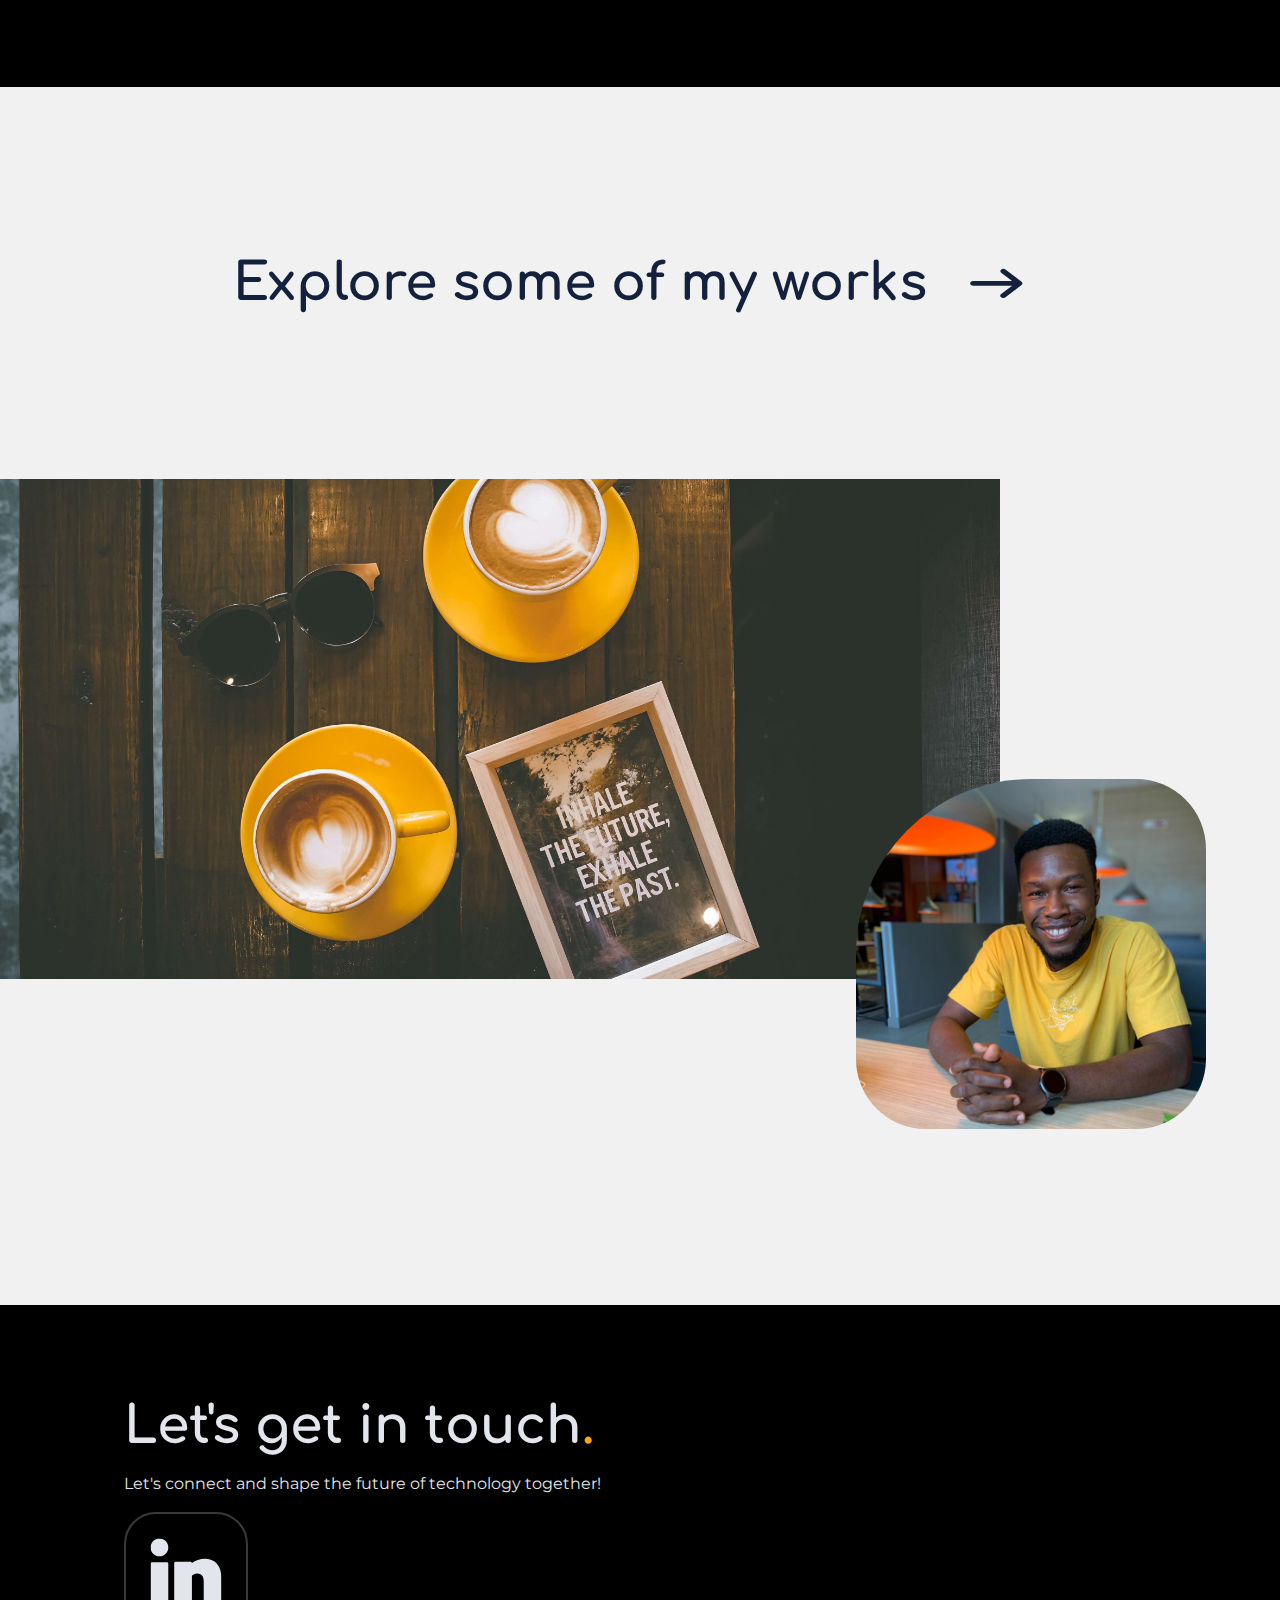
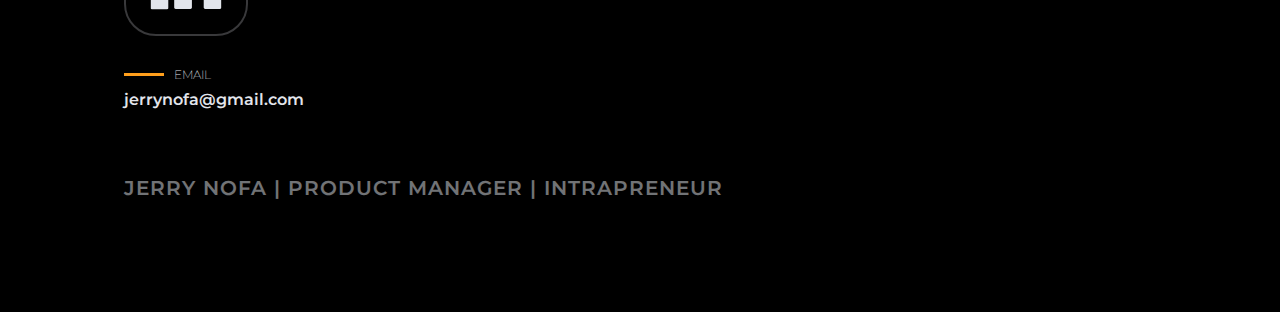
==== commit 24b1a6a4: "Add files via upload" ====
--- a/about.html
+++ b/about.html
@@ -49,7 +49,7 @@
             <h1 class="l-heading">About</h1>
         </div>
     </section>
-    <div class="about-container">
+    <section class="about-container">
         <div class="text">
             <h3>BIO</h3>
             <p>
@@ -67,10 +67,7 @@
             
             <!-- <img src="jerry-pic2.jpeg" alt="Jerry Nofa"> -->
 
-
-    
-
-    </div>
+    </section>
     <section class="about-more">
 
         <div class="key-achievements about-sub">
@@ -87,33 +84,6 @@
             <h4>Drove growth with Debit Card Success</h4>
             <p>Implemented a successful debit card feature, issuing over 18,000 cards, resulting in a 13.5% improvement in product stickiness and a 40% increase in active customers at Wallets Africa.</p>
         </div>
-        <!-- <div class="about-sub">
-           <div class="text">
-                <h3>HOBBIES AND EXTACURRICULAR ACTIVITIES</h3>
-                <p>When I'm not immersed in my work, you can often find me exploring the great outdoors. I'm an avid hiker and nature enthusiast, and I find solace in the tranquility of the mountains. Being in nature allows me to recharge and gain fresh perspectives, which often inspire my creativity and problem-solving skills. I also enjoy capturing the beauty of landscapes through photography, allowing me to combine my passion for art and adventure.</p>
-           </div> 
-           <div class="images">
-                <div class="about-food-img"></div>
-           </div>
-        </div> -->
-        <!-- <div class="about-sub">
-           <div class="text">
-                <h3>GOALS AND ASPIRATIONS</h3>
-                <p>My ultimate goal is to make a positive impact through my work. I'm passionate about using technology to create innovative solutions that improve people's lives. Whether it's designing user-friendly interfaces or developing sustainable software solutions, I strive to contribute to a better future. I also aim to continuously expand my skill set and stay updated with emerging technologies, enabling me to stay at the forefront of my field and tackle new challenges head-on.</p>
-           </div> 
-           <div class="images">
-                <div class="about-food-img"></div>
-           </div>
-        </div> -->
-        <!-- <div class="about-sub">
-           <div class="text">
-                <h3>PERSONALISED TOUCH</h3>
-                <p>Let's talk about food! I must admit, <span>I'm an unabashed foodie.</span><br> Exploring different cuisines and savoring unique flavors is a true passion of mine. From street food stalls in bustling cities to hidden gems tucked away in cozy neighborhoods, I love seeking out culinary adventures wherever I go. Trying new dishes allows me to immerse myself in diverse cultures, learn about traditions, and embrace the universal language of food. If you ever need restaurant recommendations or want to swap recipes, I'm your go-to person!</p>
-           </div> 
-           <div class="images">
-                <div class="about-food-img"></div>
-           </div>
-        </div> -->
 
     </section>
 
@@ -130,7 +100,19 @@
         <!-- <div class="p">
             <p>Lorem ipsium dolor futura comfortaa montserrat inter, assistant, gotham gothic poppins. Lorem ipsium dolor futura comfortaa montserrat inter, assistant, gotham gothic poppins.</p>
         </div> -->
+
+        <!-- Images Experimentation! -->
     </section>
+
+    <div class="my-images">
+        <div class="main-img">
+            <img src="background-img1.jpg" alt="">
+        </div>
+        <div class="small-img">
+            <img src="jerry-img7.JPEG" alt="">
+        </div>
+    </div>
+
 
     <footer>
         <div class="container">
--- a/style.css
+++ b/style.css
@@ -788,10 +788,21 @@
 .about .text{
     padding: 16rem 12.4rem 0 12.4rem;
 }
+
 .about-container{
     display: flex;
-    margin: 12.4rem;
+    margin: 12.4rem 12.4rem;
     gap: 5rem;
+    max-width: 144rem;
+}
+.about-more{
+    /* height: 100vh; */
+    /* width: 100vw; */
+    /* max-width: 144rem; */
+    margin:12.4rem auto;
+    background-color: #000000;
+    overflow: auto;
+    padding: 0 12.4rem;
 }
 .about-container .text h3{
     opacity: 50%;
@@ -805,19 +816,14 @@
     border-radius: 0.8rem;
 }
 
-/* .about-sub{
-    text-align: left;
-    width: 50%;
-    margin: 5rem auto;
-} */
-.about-more{
-    padding: 0 12.4rem;
-}
+
 .about-more .key-achievements{
-    background-color: #000000;
-    padding: 6.4rem 6.4rem;
+    background-color: #3a3b3d;
+    margin: 12.4rem auto;
+    padding: 6.4rem;
     border: solid 1px #E2E5EB;
-    border-radius: 1.6rem;
+    border-radius: 3.2rem;
+    max-width: 144rem;
 }
 .about-sub h3{
     opacity: 50%;
@@ -870,6 +876,10 @@
 
 .contact .text{
     padding: 16rem 12.4rem 2.4rem 12.4rem;
+}
+.contact-container{
+    max-width: 144rem;
+    margin: auto;
 }
 .contact .text span{color: #FF9F1C;}
 .contact .text p{width: 40%;}
@@ -984,3 +994,40 @@
     top: 15rem;
     left: 20%;
 } */
+
+/* Images Experimentation! */
+
+.my-images{
+    margin: 12.4rem 0;
+    display: flex;
+    overflow: hidden;
+   padding-bottom: 20rem;
+}
+.my-images .main-img{
+    max-width: 120rem;
+}
+.my-images .main-img img{
+    width: 100rem;
+    max-height: 50rem;
+    background-position: fill;
+    background-repeat: no-repeat;
+    object-fit: cover;
+}
+.my-images .small-img{
+    width: 20px;
+    height: auto;
+    position: relative;
+    left: 20%;
+    transform: translate(-40rem, 30rem);
+
+}
+
+.my-images .small-img img{
+    width: 35rem;
+    max-height:35rem;
+    object-fit: cover;
+    object-position: top right;
+    background-position: center;
+    border-radius: 50% 20% 20% 20%;
+
+}--- a/mobile.css
+++ b/mobile.css
@@ -249,4 +249,11 @@
         padding: 6.4rem 0;
     }
 
+    /* My Images */
+
+    .my-images .small-img{
+        left: 20%;
+        transform: translate(-100rem, 30rem);
+    }
+
 }
--- a/tablet.css
+++ b/tablet.css
@@ -122,5 +122,12 @@
         font-size: 8rem;
     }
 
+    /* My Images */
+
+    .my-images .small-img{
+        left: 20%;
+        transform: translate(-70rem, 30rem);
+    }
+
 }
 
--- a/large-screen.css
+++ b/large-screen.css
@@ -19,18 +19,8 @@
     .work-banner{
         min-height: 35vh;
     }
-    /* header .logo{
-        margin-left: 30rem;
+
+    .about-container{
+        margin: 12.4rem auto;
     }
-    header .nav{
-        margin-left: 50rem;
-    }
-    header .nav{
-        margin-right:50rem;
-    }
-    header li{
-        height: 12.4rem;
-        font-size: 2.4rem;
-    } */
-    
 }